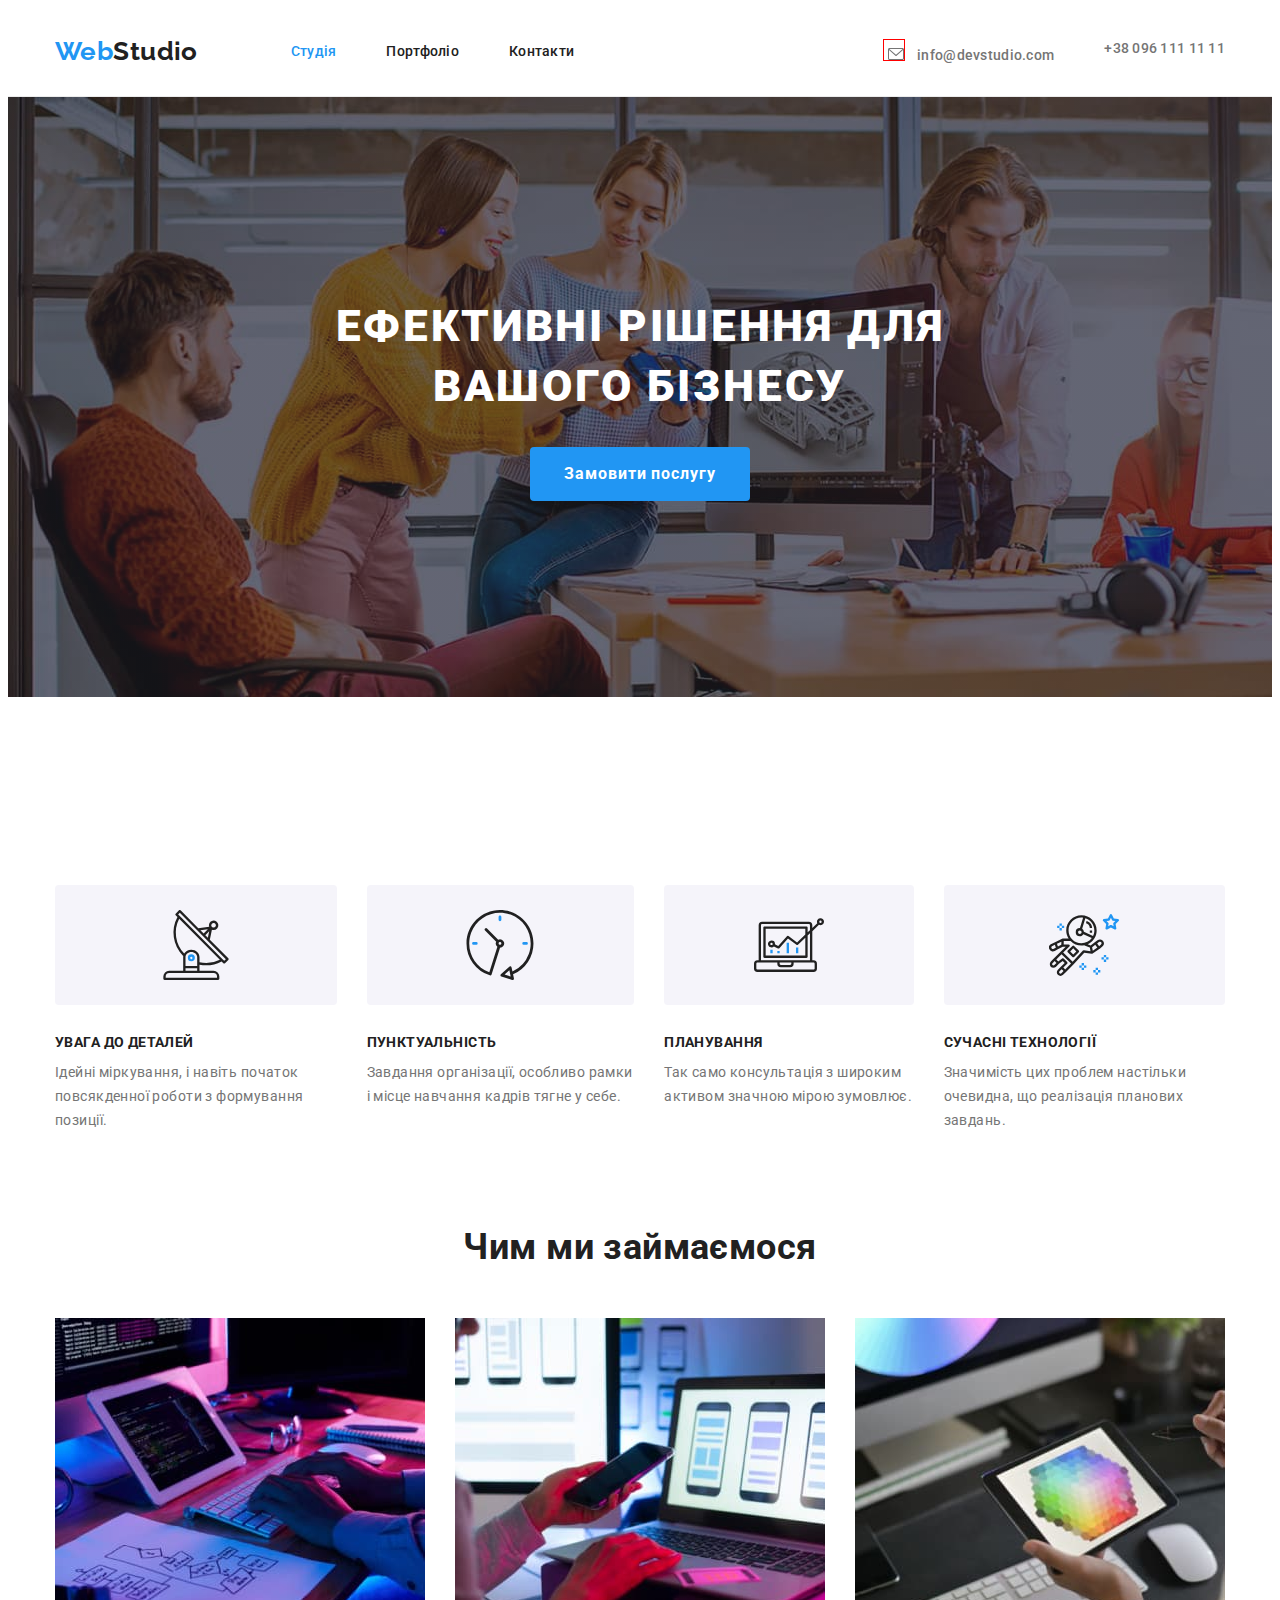
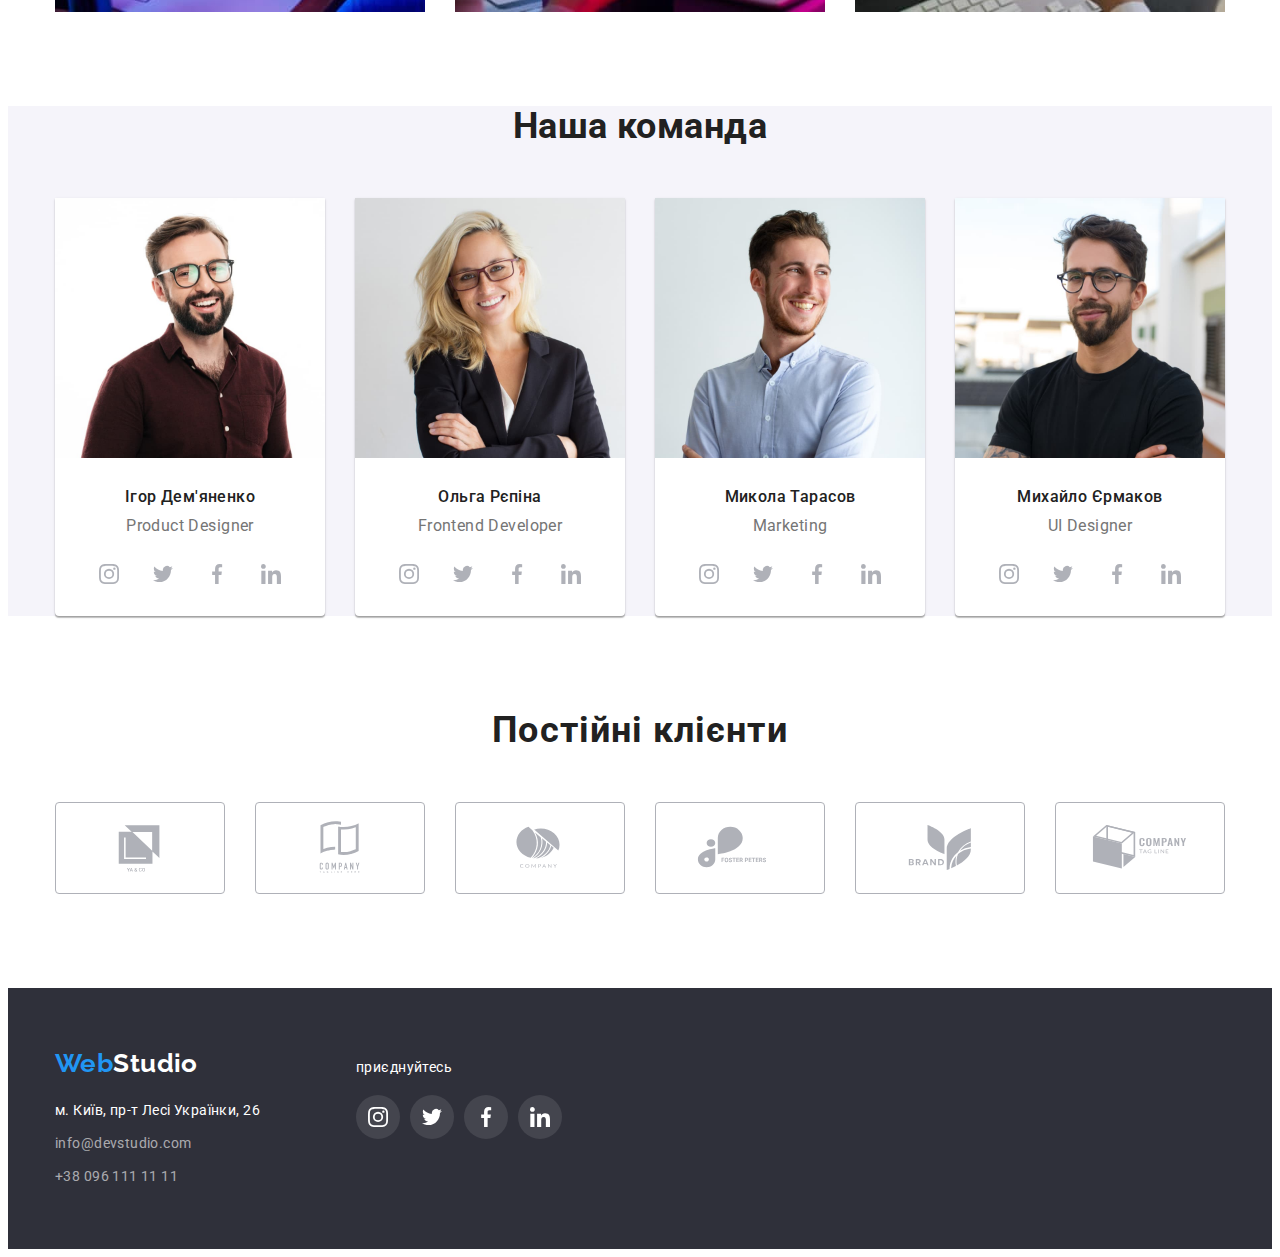
==== index.html @ 87aa04cc "Update index.html portfolio.html styles.css images" ====
<!DOCTYPE html>
<html lang="uk">
  <head>
    <meta charset="UTF-8" />
    <meta http-equiv="X-UA-Compatible" content="IE=edge" />
    <meta name="viewport" content="width=device-width, initial-scale=1.0" />
    <title>WebStudio</title>
    <link
      href="https://fonts.googleapis.com/css2?family=Raleway:wght@700&family=Roboto:wght@400;500;700;900&display=swap"
      rel="stylesheet"
    />
    <link
      rel="stylesheet"
      href="https://cdnjs.cloudflare.com/ajax/libs/modern-normalize/1.1.0/modern-normalize.min.css"
      integrity="sha512-wpPYUAdjBVSE4KJnH1VR1HeZfpl1ub8YT/NKx4PuQ5NmX2tKuGu6U/JRp5y+Y8XG2tV+wKQpNHVUX03MfMFn9Q=="
      crossorigin="anonymous"
      referrerpolicy="no-referrer"
    />
    <link rel="stylesheet" href="./css/styles.css" />
  </head>
  <body>
    <!--Header-->
    <header class="page-header">
      <div class="container header-nav">
        <nav class="main-nav">
          <a href="/" class="logotype">Web<span class="accent">Studio</span></a>
          <ul class="site-nav list">
            <li class="item">
              <a href="./index.html" class="link current">Студія</a>
            </li>
            <li class="item">
              <a href="./portfolio.html" class="link">Портфоліо</a>
            </li>
            <li class="item">
              <a href="" class="link">Контакти</a>
            </li>
          </ul>
        </nav>

        <!--Mail+tel-->
        <ul class="auth-nav list">
          <li class="item icon-mail">
            <a href="mailto:info@devstudio.com" class="link">info@devstudio.com</a>
          </li>
          <li class="item icon-tel">
            <a href="tel:+380961111111" class="link">+38 096 111 11 11</a>
          </li>
        </ul>
      </div>
    </header>
    <main>
      <!--Hero-->
      <section class="hero">
        <h1 class="hero-title">ЕФЕКТИВНІ РІШЕННЯ ДЛЯ ВАШОГО БІЗНЕСУ</h1>
        <button type="button" class="button">Замовити послугу</button>
      </section>

      <!--Specifics-->
      <section class="general">
        <section class="specifics">
          <div class="container">
            <h2 hidden>Specifics</h2>
            <ul class="feature list">
              <li class="item icon-antenna">
                <h3 class="title">УВАГА ДО ДЕТАЛЕЙ</h3>
                <p class="post">
                  Ідейні міркування, і навіть початок повсякденної роботи з формування позиції.
                </p>
              </li>
              <li class="item icon-clock">
                <h3 class="title">ПУНКТУАЛЬНІСТЬ</h3>
                <p class="post">
                  Завдання організації, особливо рамки і місце навчання кадрів тягне у себе.
                </p>
              </li>
              <li class="item icon-diagram">
                <h3 class="title">ПЛАНУВАННЯ</h3>
                <p class="post">Так само консультація з широким активом значною мірою зумовлює.</p>
              </li>
              <li class="item icon-astronaut">
                <h3 class="title">СУЧАСНІ ТЕХНОЛОГІЇ</h3>
                <p class="post">
                  Значимість цих проблем настільки очевидна, що реалізація планових завдань.
                </p>
              </li>
            </ul>
          </div>
        </section>

        <!--What do we do-->
        <section class="main-box">
          <div class="container">
            <h2 class="section-title">Чим ми займаємося</h2>
            <ul class="box-list list">
              <li>
                <img
                  class="image"
                  src="./images/box/img1.jpg"
                  alt="img1"
                  width="370"
                  height="294"
                />
              </li>
              <li>
                <img
                  class="image"
                  src="./images/box/img2.jpg"
                  alt="img2"
                  width="370"
                  height="294"
                />
              </li>
              <li>
                <img
                  class="image"
                  src="./images/box/img3.jpg"
                  alt="img3"
                  width="370"
                  height="294"
                />
              </li>
            </ul>
          </div>
        </section>

        <!--Our team-->
        <section class="team">
          <div class="container">
            <h2 class="team-title">Наша команда</h2>
            <ul class="team-card list">
              <li class="item">
                <img
                  class="image"
                  src="./images/our_team/our_team_img1.jpg"
                  alt="Product Designer"
                  width="270"
                  height="260"
                />
                <h3 class="title">Ігор Дем'яненко</h3>
                <p class="post">Product Designer</p>
                <div class="team-social">
                  <a href="#" class="ellipse">
                    <svg class="ellipse-svg">
                      <use href="./images/icons.svg#instagram"></use>
                    </svg>
                  </a>
                  <a href="#" class="ellipse">
                    <svg class="ellipse-svg">
                      <use href="./images/icons.svg#twitter"></use>
                    </svg>
                  </a>
                  <a href="#" class="ellipse">
                    <svg class="ellipse-svg">
                      <use href="./images/icons.svg#facebook"></use>
                    </svg>
                  </a>
                  <a href="#" class="ellipse">
                    <svg class="ellipse-svg">
                      <use href="./images/icons.svg#linkedin"></use>
                    </svg>
                  </a>
                </div>
              </li>
              <li class="item">
                <img
                  class="image"
                  src="./images/our_team/our_team_img2.jpg"
                  alt="Frontend Developer"
                  width="270"
                  height="260"
                />
                <h3 class="title">Ольга Рєпіна</h3>
                <p class="post">Frontend Developer</p>
                <div class="team-social">
                  <a href="#" class="ellipse">
                    <svg class="ellipse-svg">
                      <use href="./images/icons.svg#instagram"></use>
                    </svg>
                  </a>
                  <a href="#" class="ellipse">
                    <svg class="ellipse-svg">
                      <use href="./images/icons.svg#twitter"></use>
                    </svg>
                  </a>
                  <a href="#" class="ellipse">
                    <svg class="ellipse-svg">
                      <use href="./images/icons.svg#facebook"></use>
                    </svg>
                  </a>
                  <a href="#" class="ellipse">
                    <svg class="ellipse-svg">
                      <use href="./images/icons.svg#linkedin"></use>
                    </svg>
                  </a>
                </div>
              </li>
              <li class="item">
                <img
                  class="image"
                  src="./images/our_team/our_team_img3.jpg"
                  alt="Marketing"
                  width="270"
                  height="260"
                />
                <h3 class="title">Микола Тарасов</h3>
                <p class="post">Marketing</p>
                <div class="team-social">
                  <a href="#" class="ellipse">
                    <svg class="ellipse-svg">
                      <use href="./images/icons.svg#instagram"></use>
                    </svg>
                  </a>
                  <a href="#" class="ellipse">
                    <svg class="ellipse-svg">
                      <use href="./images/icons.svg#twitter"></use>
                    </svg>
                  </a>
                  <a href="#" class="ellipse">
                    <svg class="ellipse-svg">
                      <use href="./images/icons.svg#facebook"></use>
                    </svg>
                  </a>
                  <a href="#" class="ellipse">
                    <svg class="ellipse-svg">
                      <use href="./images/icons.svg#linkedin"></use>
                    </svg>
                  </a>
                </div>
              </li>
              <li class="item">
                <img
                  class="image"
                  src="./images/our_team/our_team_img4.jpg"
                  alt="UI Designer"
                  width="270"
                  height="260"
                />
                <h3 class="title">Михайло Єрмаков</h3>
                <p class="post">UI Designer</p>
                <div class="team-social">
                  <a href="#" class="ellipse">
                    <svg class="ellipse-svg">
                      <use href="./images/icons.svg#instagram"></use>
                    </svg>
                  </a>
                  <a href="#" class="ellipse">
                    <svg class="ellipse-svg">
                      <use href="./images/icons.svg#twitter"></use>
                    </svg>
                  </a>
                  <a href="#" class="ellipse">
                    <svg class="ellipse-svg">
                      <use href="./images/icons.svg#facebook"></use>
                    </svg>
                  </a>
                  <a href="#" class="ellipse">
                    <svg class="ellipse-svg">
                      <use href="./images/icons.svg#linkedin"></use>
                    </svg>
                  </a>
                </div>
              </li>
            </ul>
          </div>
        </section>

        <!--Client-->
        <!--<svg><use href="./путь-к-свг-спрайту/имя-спрайта.svg#идентификатор-символа"></use></svg>-->
        <section class="client">
          <div class="container">
            <h2 class="client-title">Постійні клієнти</h2>
            <ul class="client-card list">
              <li class="item">
                <a href="#" class="logo">
                  <svg class="logo-svg">
                    <use href="./images/icons.svg#Logo1"></use>
                  </svg>
                </a>
              </li>
              <li class="item">
                <a href="#" class="logo">
                  <svg class="logo-svg">
                    <use href="./images/icons.svg#Logo2"></use>
                  </svg>
                </a>
              </li>
              <li class="item">
                <a href="#" class="logo">
                  <svg class="logo-svg">
                    <use href="./images/icons.svg#Logo3"></use>
                  </svg>
                </a>
              </li>
              <li class="item">
                <a href="#" class="logo">
                  <svg class="logo-svg">
                    <use href="./images/icons.svg#Logo4"></use>
                  </svg>
                </a>
              </li>
              <li class="item">
                <a href="#" class="logo">
                  <svg class="logo-svg">
                    <use href="./images/icons.svg#Logo5"></use>
                  </svg>
                </a>
              </li>
              <li class="item">
                <a href="#" class="logo">
                  <svg class="logo-svg">
                    <use href="./images/icons.svg#Logo6"></use>
                  </svg>
                </a>
              </li>
            </ul>
          </div>
        </section>
      </section>
    </main>

    <!--Footer-->
    <!--Contact Section-->
    <footer class="footer">
      <div class="container">
        <div class="container-footer">
          <div class="footer-adres">
            <a href="/" class="logotype">Web<span class="studio">Studio</span></a>
            <address class="adress-nav">
              <ul class="contact list">
                <li class="item">
                  <a
                    href="https://goo.gl/maps/7zNhKzBeEA4Yudbg6"
                    target="_blank"
                    rel="noopener noreferrer nofollow"
                    class="adres"
                    >м. Київ, пр-т Лесі Українки, 26
                  </a>
                </li>
                <li class="item">
                  <a href="mailto:info@devstudio.com" class="link">info@devstudio.com</a>
                </li>
                <li class="item">
                  <a href="tel:+380961111111" class="link">+38 096 111 11 11</a>
                </li>
              </ul>
            </address>
          </div>

          <!--Social link-->
          <div class="footer-social">
            <p class="social-title">приєднуйтесь</p>
            <ul class="social list">
              <li class="item">
                <a href="#" class="ellips">
                  <svg class="ellips-svg">
                    <use href="./images/icons.svg#instagram"></use>
                  </svg>
                </a>
              </li>
              <li class="item">
                <a href="#" class="ellips">
                  <svg class="ellips-svg">
                    <use href="./images/icons.svg#twitter"></use>
                  </svg>
                </a>
              </li>
              <li class="item">
                <a href="#" class="ellips">
                  <svg class="ellips-svg">
                    <use href="./images/icons.svg#facebook"></use>
                  </svg>
                </a>
              </li>
              <li class="item">
                <a href="#" class="ellips">
                  <svg class="ellips-svg">
                    <use href="./images/icons.svg#linkedin"></use>
                  </svg>
                </a>
              </li>
            </ul>
          </div>
        </div>
      </div>
    </footer>
  </body>
</html>
---- css/styles.css ----
/*Колір основного тексту #212121*/
/*Вторинний колір тексту #757575*/
/*Акцент #2196F3*/
/*HEDER and FOOTER #2F303A*/
/*Tel, mailto rgba(255, 255, 255, 0.6);*/
/*Основне тло background: ##FFFFFF*/
/*Додатковий колір кнопок #F5F4FA*/
/*Утиліта для скидання точок ненумерованого списку*/

:root {
  --text-color: #ffffff;
  --primary-text-color: #212121;
  --secondary-text-color: #757575;
  --accent-color: #2196f3;
  --primary-button-color: #f5f4fa;
  --background-color: #f5f4fa;
  --primary-background-color: #ffffff;
  --secondary-background-color: #2f303a;
  --border-color: #eeeeee;
}

html {
  box-sizing: border-box;
}

*,
*::before,
*::after {
  box-sizing: inherit;
}

h1,
h2,
h3,
h4,
h5,
h6,
ul,
p {
  margin: 0;
}

ul {
  padding-left: 0;
}

body {
  color: var(--primary-text-color);
  background-color: var(--primary-background-color);
  font-family: Roboto, sans-serif;
  font-size: 14px;
  letter-spacing: 0.03em;
}

.list {
  list-style: none;
  margin-top: 0;
  margin-bottom: auto;
}

/*Відмінюємо підкреслення для тегів*/
a,
adress {
  text-decoration: none;
}

/*Стиль logotype*/
.logotype {
  color: var(--accent-color);
  font-family: Raleway, sans-serif;
  font-weight: 700;
  font-size: 26px;
  line-height: 1.2;
  /*margin-left: 215px;*/
}

.accent {
  color: var(--primary-text-color);
  font-family: Raleway, sans-serif;
  font-weight: 700;
  font-size: 26px;
  line-height: 1.2;
}

.studio {
  color: var(--text-color);
  font-family: Raleway, sans-serif;
  font-weight: 700;
  font-size: 26px;
  line-height: 1.2;
}

/*Header*/
.page-header {
  /*background-color: #ccc;*/
  border-bottom: 1px solid #ECECEC;
}

.header-nav {
  display: flex;
  align-items: center;
}

.main-nav {
  display: flex;
  align-items: center;
  justify-content: center;
}

/* Site nav*/
.site-nav {
  display: flex;
  margin-left: 93px;
}

.site-nav .item {
  margin-right: 50px;
}

/*Очистити правий margin*/
/*Примінити тільки для останнього*/
.site-nav .item:last-child {
  margin-right: 0px;
}

/*Не приміняти до останнього елемента списку 
    .site-nav .item:not(:last-child) {
        margin-right: 50px;
    }
     Примінити до всіх крім першого
    .site-nav .item + .item {
        margin-left: 50px;
    }
    */

.site-nav .link {
  display: block;
  padding-top: 32px;
  padding-bottom: 32px;
  /*outline: 1px solid tomato;*/
  color: var(--primary-text-color);
  font-weight: 500;
  line-height: 1.14;
  letter-spacing: 0.02em;
}

.site-nav .link:hover,
.site-nav .link:focus {
  color: var(--accent-color);
}

/*составной селектор- фиксатор цвета ссылки*/
.site-nav .link.current {
  color: var(--accent-color);
}

/*Mail+tel*/
/*Auth-nav*/

.auth-nav {
  display: flex;
  padding-top: 32px;
  padding-bottom: 32px;
  margin-left: auto
}

.auth-nav .item+.item {
  margin-left: 50px;
}

.auth-nav .link {
  color: var(--secondary-text-color);
  font-weight: 500;
  line-height: 1.14;
  letter-spacing: 0.02em;
}

.auth-nav .link:hover,
.auth-nav .link:focus {
  color: var(--accent-color);
}

.icon-mail::before {
  display: inline-flex;
  content: "";
  outline: 1px solid red;
  width: 20px;
  height: 20px;
  margin-right: 10px;
  background-image: url(../images/heder/envelope.svg);
  background-position: right bottom;
  background-repeat: no-repeat;
}


/*Hero*/
.hero {
  height: 600px;
  max-width: 1600px;
  margin-left: auto;
  margin-right: auto;
  padding-top: 200px;
  padding-bottom: 200px;
  text-align: center;

  background-image: linear-gradient(to right, rgba(47, 48, 58, 0.4), rgba(47, 48, 58, 0.4)), url(../images/hero/hero.png);
  background-color: #C4C4C4;

}

.hero-title {
  margin-top: 0;
  margin-bottom: 30px;
  margin-left: auto;
  margin-right: auto;
  width: 696px;

  color: var(--text-color);
  font-weight: 900;
  font-size: 44px;
  line-height: 1.36;
  /*text-align: center;*/
  text-transform: uppercase;
  letter-spacing: 0.06em;
}


.general {
  padding-top: 94px;
  padding-bottom: 94px;
}

/*Specifics*/
.specifics {
  padding-top: 94px;
  padding-bottom: 94px;
}

.feature {
  display: flex;
  justify-content: center;
}

.feature .item {
  margin-right: 30px;
}

.feature .item::before {
  display: flex;
  content: "";
  height: 120px;
  border-radius: 4px;
  background-repeat: no-repeat;
  background-position: center;
  background-color: var(--primary-button-color);
  margin-bottom: 30px;
}

.item.icon-antenna::before {
  background-image: url(../images/feature/antenna.svg);
}

.item.icon-clock::before {
  background-image: url(../images/feature/clock.svg);
}

.item.icon-diagram::before {
  background-image: url(../images/feature/diagram.svg);
}

.item.icon-astronaut::before {
  background-image: url(../images/feature/astronaut.svg);
}

.feature .item:last-child {
  margin-right: 0px;
}

.feature .title {
  margin-top: 0;
  margin-bottom: 10px;

  color: var(--primary-text-color);
  font-weight: 700;
  line-height: 1.14;
  font-size: 14px;
  text-transform: uppercase;
}

.feature .post {
  margin-top: 0;
  margin-bottom: 0;

  color: var(--secondary-text-color);
  font-weight: 400;
  line-height: 1.71;
}

/*What do we do*/
.main-box {
  margin-bottom: 94px;
  padding-top: 0;
}

.box-list {
  display: flex;
  justify-content: space-between;
}

.section-title {
  margin-bottom: 50px;
  color: var(--primary-text-color);
  font-weight: 700;
  font-size: 36px;
  line-height: 1.16;
  text-align: center;
}

.image {
  display: block;
  max-width: 100%;
  height: auto;
}

/*Our team*/
.team {
  margin-top: 0;
  margin-bottom: 0;
  background-color: var(--background-color);
}

.team-card {
  display: flex;
  justify-content: space-between;
}

.team-card .item {
  background-color: var(--primary-background-color);
  box-shadow: 0px 1px 3px rgba(0, 0, 0, 0.12), 0px 1px 1px rgba(0, 0, 0, 0.14), 0px 2px 1px rgba(0, 0, 0, 0.2);
  border-radius: 0px 0px 4px 4px;
}

.team-title {
  margin-top: 0;
  margin-bottom: 50px;

  color: var(--primary-text-color);
  font-weight: 700;
  font-size: 36px;
  line-height: 1.16;
  text-align: center;
}

.team-card .title {
  margin-top: 30px;
  margin-bottom: 0px;

  color: var(--primary-text-color);
  font-weight: 500;
  font-size: 16px;
  line-height: 1.18;
  text-align: center;
}

.team-card .post {
  margin-top: 10px;
  margin-bottom: 16px;

  color: var(--secondary-text-color);
  font-weight: 400;
  font-size: 16px;
  line-height: 1.18;
  text-align: center;
}

.team-social {
  display: flex;
  height: 44px;
  width: 206px;
  justify-content: space-between;
  margin-bottom: 20px;
  margin-left: auto;
  margin-right: auto;
}

/*Кнопки nav для Portfolio*/
/*Buttons*/
.button {

  color: var(--primary-background-color);
  background-color: var(--accent-color);
  border-color: transparent;
  font-family: 'Roboto';
  font-weight: 700;
  font-size: 16px;
  line-height: 1.875;
  text-align: center;
  letter-spacing: 0.06em;
  border-radius: 4px;
  padding: 10px 32px;
  min-width: 216px;
}

.button.primary {
  color: var(--primary-background-color);
  background-color: var(--accent-color);
  border-color: transparent;
  font-family: 'Roboto';
  font-weight: 500;
  font-size: 16px;
  line-height: 1.625;
  text-align: center;
  min-width: 73px;
  padding: 6px 22px;
}

.button.secondary {
  color: var(--primary-text-color);
  background-color: var(--primary-button-color);
  border-color: transparent;
  font-family: 'Roboto';
  font-weight: 500;
  font-size: 16px;
  line-height: 1.625;
  text-align: center;
  min-width: 103px;
  padding: 6px 22px;
}

.button:active {
  background-color: #188CE8;
}

.button.primary:hover,
.button.primary:focus {
  color: var(--primary-text-color);
  background-color: var(--primary-button-color);
}

.button.secondary:hover,
.button.secondary:focus {
  color: var(--primary-background-color);
  background-color: var(--accent-color);
}

.filter {
  display: flex;
  justify-content: center;
}

.filter .item {
  margin-right: 8px;
}

.filter .item:last-child {
  margin-right: 0px;
}

/*Portfolio*/
.portfolio {
  padding-top: 94px;
  padding-bottom: 94px;
}

.project {
  display: flex;
  flex-wrap: wrap;
  gap: 30px;
  margin-top: 50px;
}

.group {
  flex-basis: calc((100% - 60px) / 3);

}

.project .link {
  display: block;
  background: #FFFFFF;
}

.project .link:hover {
  border: 1px solid #EEEEEE;
  box-shadow: 0px 1px 1px rgba(0, 0, 0, 0.12), 0px 4px 4px rgba(0, 0, 0, 0.06), 1px 4px 6px rgba(0, 0, 0, 0.16);
}

.project .item {
  padding: 20px 24px;
  border-left: 1px solid var(--border-color);
  border-right: 1px solid var(--border-color);
  border-bottom: 1px solid var(--border-color);
}

.project .title {
  margin-bottom: 4px;

  color: var(--primary-text-color);
  font-weight: 700;
  font-size: 18px;
  line-height: 2;
  letter-spacing: 0.06em;
}

.project .post {
  margin-top: 0;
  margin-bottom: 0;

  color: var(--secondary-text-color);
  font-weight: 400;
  font-size: 16px;
  line-height: 1.88;
}

/*Client*/
.client {
  padding-top: 94px;
}

.client-title {
  margin-top: 0;
  margin-bottom: 50px;
  font-weight: 700;
  font-size: 36px;
  line-height: 1.16;
  text-align: center;
  letter-spacing: 0.03em;
  color: #212121;
}

.client-card {
  display: flex;
  justify-content: space-between;
}

.client-card .logo {
  display: flex;
  width: 170px;
  height: 92px;
  border: 1px solid #AFB1B8;
  border-radius: 4px;
  align-items: center;
  justify-content: center;
}

.client-card .logo:hover {
  border-color: #2196F3;
}

.client-card .logo:hover svg {
  fill: #2196F3;
}

.client-card .logo-svg {
  width: 106px;
  height: 60px;
  fill: #afb1b8;
}

/*.item.icon-logo1 {
    background-image: url(../images/client/logo1.svg);
    }
.item.icon-logo2 {
    background-image: url(../images/client/logo2.svg);
}
.item.icon-logo3 {
    background-image: url(../images/client/logo3.svg);
}
.item.icon-logo4 {
    background-image: url(../images/client/Logo4.svg);
}
.item.icon-logo5 {
    background-image: url(../images/client/logo5.svg);
}
.item.icon-logo6 {
    background-image: url(../images/client/logo6.svg);
}*/


/*Footer*/
.footer {
  padding-top: 60px;
  padding-bottom: 60px;
  background-color: var(--secondary-background-color);
}

.contact {
  margin-top: 20px;
}

.contact .item {
  margin-bottom: 9px;
}

.contact .item:last-child {
  margin-bottom: 0px;
}

.contact .adres {
  color: var(--text-color);
  font-style: normal;
  font-weight: 400;
  line-height: 1.71;
}

.contact .link {
  color: rgba(255, 255, 255, 0.6);
  font-style: normal;
  font-weight: 400;
  line-height: 1.71;
}

/*Social link*/
.social-title {
  color: white;
  font-style: initial;
  margin-bottom: 20px;
}

.social {
  display: flex;
  height: 44px;
  width: 206px;
  justify-content: space-between;
}

.social.item {}

.ellips {
  display: flex;
  align-items: center;
  justify-content: center;
  height: 44px;
  width: 44px;
  background-color: rgba(255, 255, 255, 0.1);
  border-radius: 50%;
}

.ellips-svg {
  height: 20px;
  width: 20px;
  fill: var(--primary-background-color);
}

.ellips:hover {
  background-color: var(--accent-color);
}

.ellipse {
  display: flex;
  align-items: center;
  justify-content: center;
  height: 44px;
  width: 44px;
  background-color: var(--primary-background-color);
  border-radius: 50%;
}

.ellipse-svg {
  height: 20px;
  width: 20px;
  fill: #AFB1B8;
}

.ellipse:hover svg {
  fill: var(--primary-background-color);
}

.ellipse:hover {
  background-color: var(--accent-color);
}

/*Розмітка сторінки*/
.container {
  margin-left: auto;
  margin-right: auto;
  padding-left: 15px;
  padding-right: 15px;
  width: 1200px;
}

.container-footer {
  display: flex;
  align-items: baseline;
  width: 507px;
  justify-content: space-between;
}

.container-footer:last-child {
  margin-right: 0px;
}
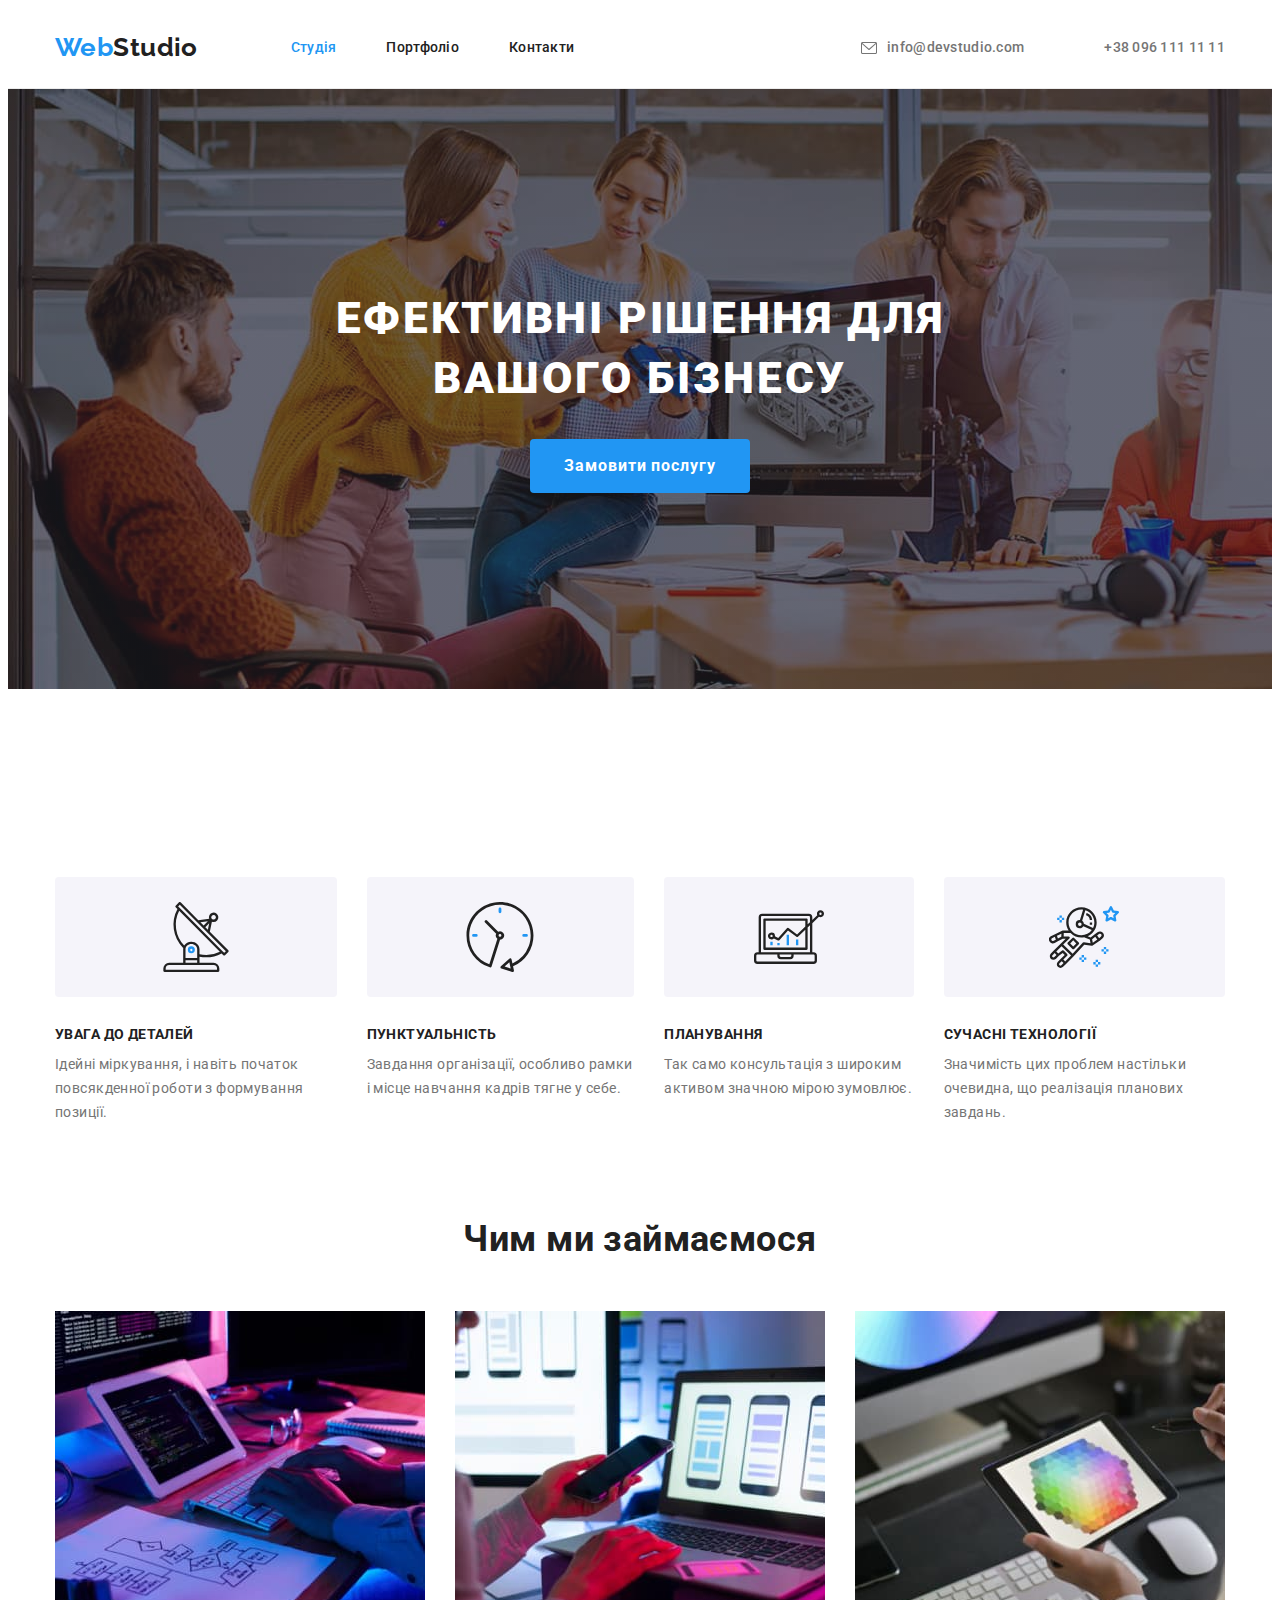
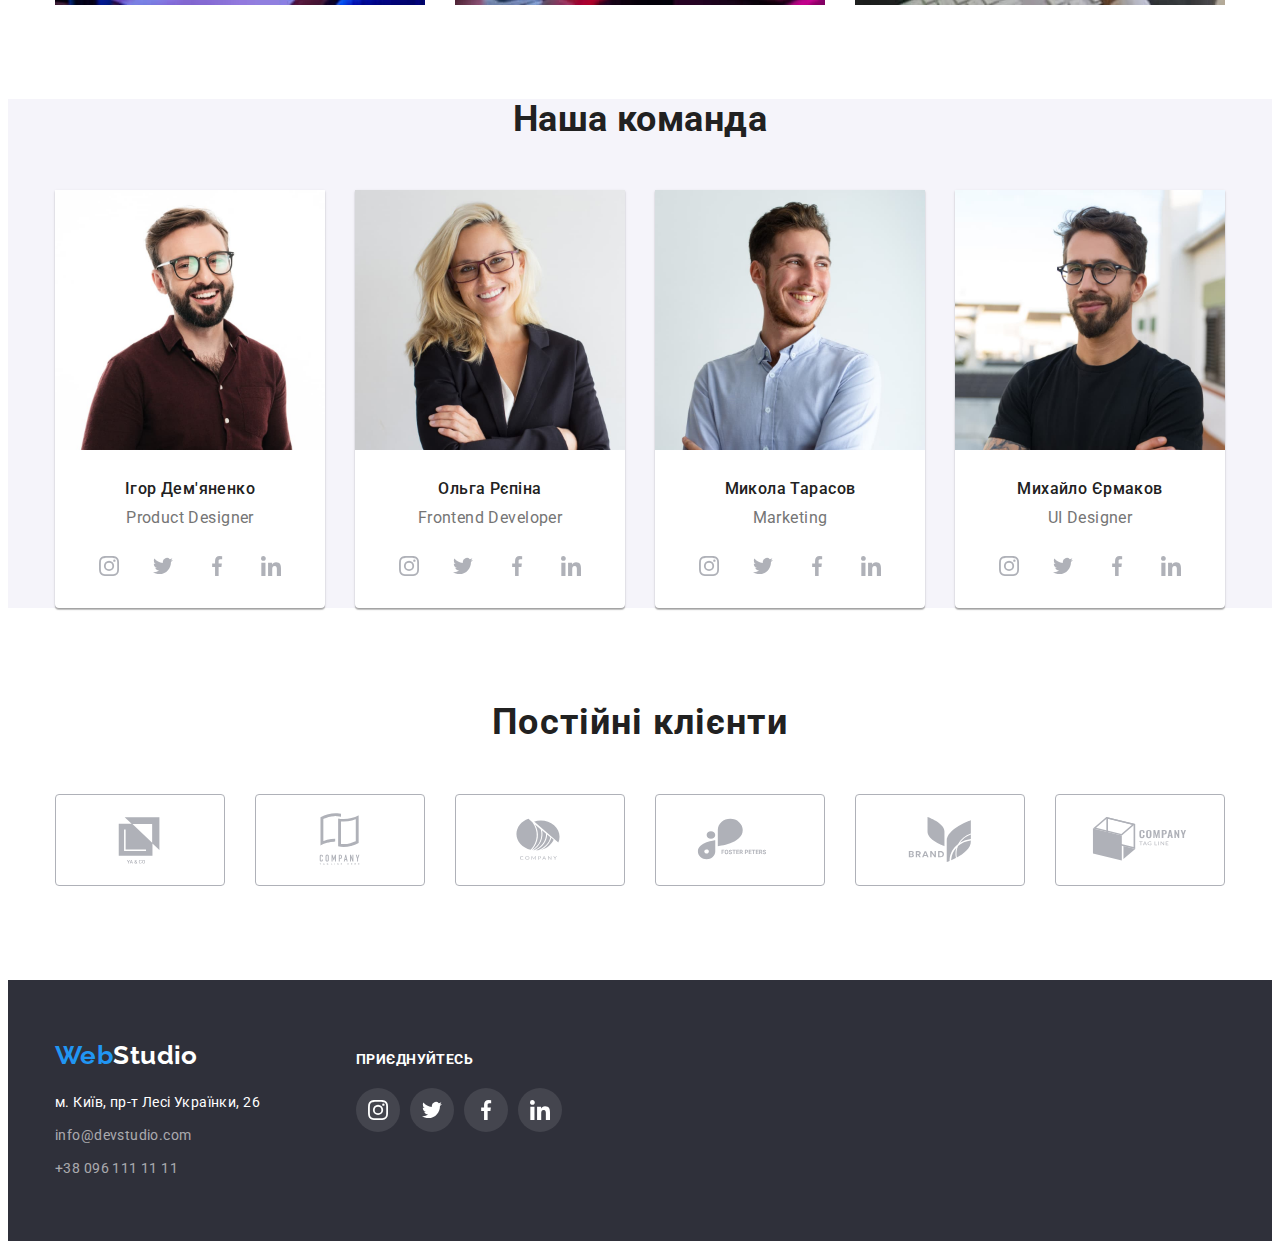
==== commit 1c5f49b0: "Update index.html portfolio.html styles.css icons.svg" ====
--- a/index.html
+++ b/index.html
@@ -39,11 +39,11 @@
 
         <!--Mail+tel-->
         <ul class="auth-nav list">
-          <li class="item icon-mail">
-            <a href="mailto:info@devstudio.com" class="link">info@devstudio.com</a>
+          <li class="item">
+            <a href="mailto:info@devstudio.com" class="icon-mail">info@devstudio.com</a>
           </li>
-          <li class="item icon-tel">
-            <a href="tel:+380961111111" class="link">+38 096 111 11 11</a>
+          <li class="item">
+            <a href="tel:+380961111111" class="icon-tel">+38 096 111 11 11</a>
           </li>
         </ul>
       </div>
--- a/css/styles.css
+++ b/css/styles.css
@@ -168,30 +168,55 @@
   margin-left: 50px;
 }
 
-.auth-nav .link {
+.auth-nav .icon-mail {
+  display: flex;
+  height: 16px;
   color: var(--secondary-text-color);
   font-weight: 500;
   line-height: 1.14;
   letter-spacing: 0.02em;
 }
 
-.auth-nav .link:hover,
-.auth-nav .link:focus {
+.auth-nav .icon-tel {
+  display: flex;
+  height: 16px;
+  color: var(--secondary-text-color);
+  font-weight: 500;
+  line-height: 1.14;
+  letter-spacing: 0.02em;
+}
+
+.icon-mail:hover,
+.icon-mail:focus {
   color: var(--accent-color);
 }
 
+.icon-tel:hover,
+.icon-tel:focus {
+  color: var(--accent-color);
+}
+
 .icon-mail::before {
-  display: inline-flex;
+  display: flex;
   content: "";
-  outline: 1px solid red;
   width: 20px;
-  height: 20px;
+  height: 16px;
   margin-right: 10px;
   background-image: url(../images/heder/envelope.svg);
-  background-position: right bottom;
+  background-position: right center;
   background-repeat: no-repeat;
 }
 
+.icon-tel::before {
+  display: flex;
+  content: "";
+  width: 20px;
+  height: 16px;
+  margin-right: 10px;
+  background-image: url(../images/heder/envelope.jpg);
+  background-position: right center;
+  background-repeat: no-repeat;
+}
 
 /*Hero*/
 .hero {
@@ -202,7 +227,6 @@
   padding-top: 200px;
   padding-bottom: 200px;
   text-align: center;
-
   background-image: linear-gradient(to right, rgba(47, 48, 58, 0.4), rgba(47, 48, 58, 0.4)), url(../images/hero/hero.png);
   background-color: #C4C4C4;
 
@@ -223,7 +247,6 @@
   text-transform: uppercase;
   letter-spacing: 0.06em;
 }
-
 
 .general {
   padding-top: 94px;
@@ -429,18 +452,21 @@
 
 .button:active {
   background-color: #188CE8;
+  box-shadow: 0px 3px 1px rgba(0, 0, 0, 0.1), 0px 1px 2px rgba(0, 0, 0, 0.08), 0px 2px 2px rgba(0, 0, 0, 0.12);
 }
 
 .button.primary:hover,
 .button.primary:focus {
   color: var(--primary-text-color);
   background-color: var(--primary-button-color);
+  box-shadow: 0px 3px 1px rgba(0, 0, 0, 0.1), 0px 1px 2px rgba(0, 0, 0, 0.08), 0px 2px 2px rgba(0, 0, 0, 0.12);
 }
 
 .button.secondary:hover,
 .button.secondary:focus {
   color: var(--primary-background-color);
   background-color: var(--accent-color);
+  box-shadow: 0px 3px 1px rgba(0, 0, 0, 0.1), 0px 1px 2px rgba(0, 0, 0, 0.08), 0px 2px 2px rgba(0, 0, 0, 0.12);
 }
 
 .filter {
@@ -476,10 +502,11 @@
 
 .project .link {
   display: block;
-  background: #FFFFFF;
-}
-
-.project .link:hover {
+  background: var(--primary-background-color);
+}
+
+.project .link:hover,
+.project .link:focus {
   border: 1px solid #EEEEEE;
   box-shadow: 0px 1px 1px rgba(0, 0, 0, 0.12), 0px 4px 4px rgba(0, 0, 0, 0.06), 1px 4px 6px rgba(0, 0, 0, 0.16);
 }
@@ -524,7 +551,7 @@
   line-height: 1.16;
   text-align: center;
   letter-spacing: 0.03em;
-  color: #212121;
+  color: var(--primary-text-color);
 }
 
 .client-card {
@@ -542,12 +569,9 @@
   justify-content: center;
 }
 
-.client-card .logo:hover {
-  border-color: #2196F3;
-}
-
-.client-card .logo:hover svg {
-  fill: #2196F3;
+.client-card .logo:hover,
+.client-card .logo:focus {
+  border-color: var(--accent-color);
 }
 
 .client-card .logo-svg {
@@ -556,25 +580,10 @@
   fill: #afb1b8;
 }
 
-/*.item.icon-logo1 {
-    background-image: url(../images/client/logo1.svg);
-    }
-.item.icon-logo2 {
-    background-image: url(../images/client/logo2.svg);
-}
-.item.icon-logo3 {
-    background-image: url(../images/client/logo3.svg);
-}
-.item.icon-logo4 {
-    background-image: url(../images/client/Logo4.svg);
-}
-.item.icon-logo5 {
-    background-image: url(../images/client/logo5.svg);
-}
-.item.icon-logo6 {
-    background-image: url(../images/client/logo6.svg);
-}*/
-
+.client-card .logo:hover svg,
+.client-card .logo:focus svg {
+  fill: var(--accent-color);
+}
 
 /*Footer*/
 .footer {
@@ -611,9 +620,12 @@
 
 /*Social link*/
 .social-title {
-  color: white;
-  font-style: initial;
+  color: var(--primary-background-color);
   margin-bottom: 20px;
+  text-transform: uppercase;
+  font-weight: 700;
+  line-height: 1.14;
+  letter-spacing: 0.03em;
 }
 
 .social {
@@ -622,8 +634,6 @@
   width: 206px;
   justify-content: space-between;
 }
-
-.social.item {}
 
 .ellips {
   display: flex;
@@ -641,8 +651,14 @@
   fill: var(--primary-background-color);
 }
 
-.ellips:hover {
+.ellips:hover,
+.ellips:focus {
   background-color: var(--accent-color);
+}
+
+.ellips:hover svg,
+.ellips:focus svg {
+  fill: var(--primary-background-color);
 }
 
 .ellipse {
@@ -661,13 +677,16 @@
   fill: #AFB1B8;
 }
 
-.ellipse:hover svg {
+.ellipse:hover,
+.ellipse:focus {
+  background-color: var(--accent-color);
+}
+
+.ellipse:hover svg,
+.ellipse:focus svg {
   fill: var(--primary-background-color);
 }
 
-.ellipse:hover {
-  background-color: var(--accent-color);
-}
 
 /*Розмітка сторінки*/
 .container {
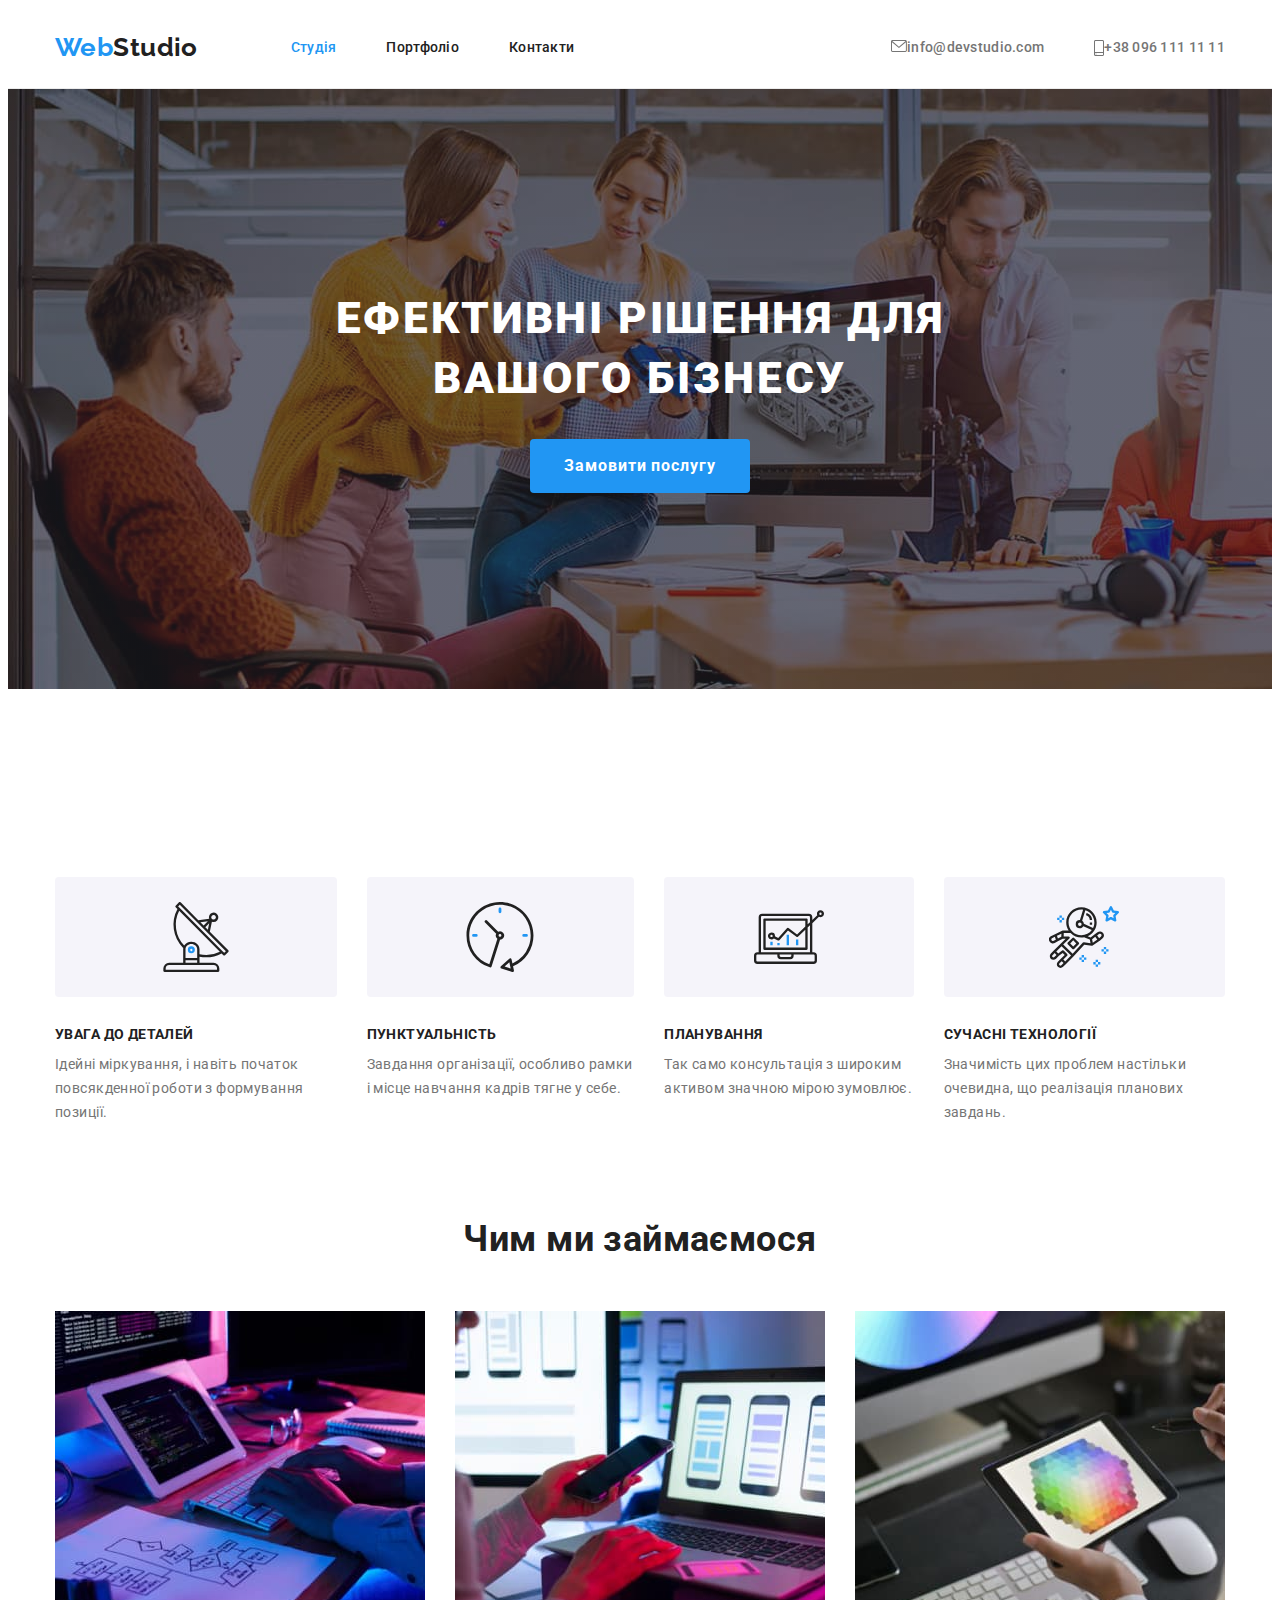
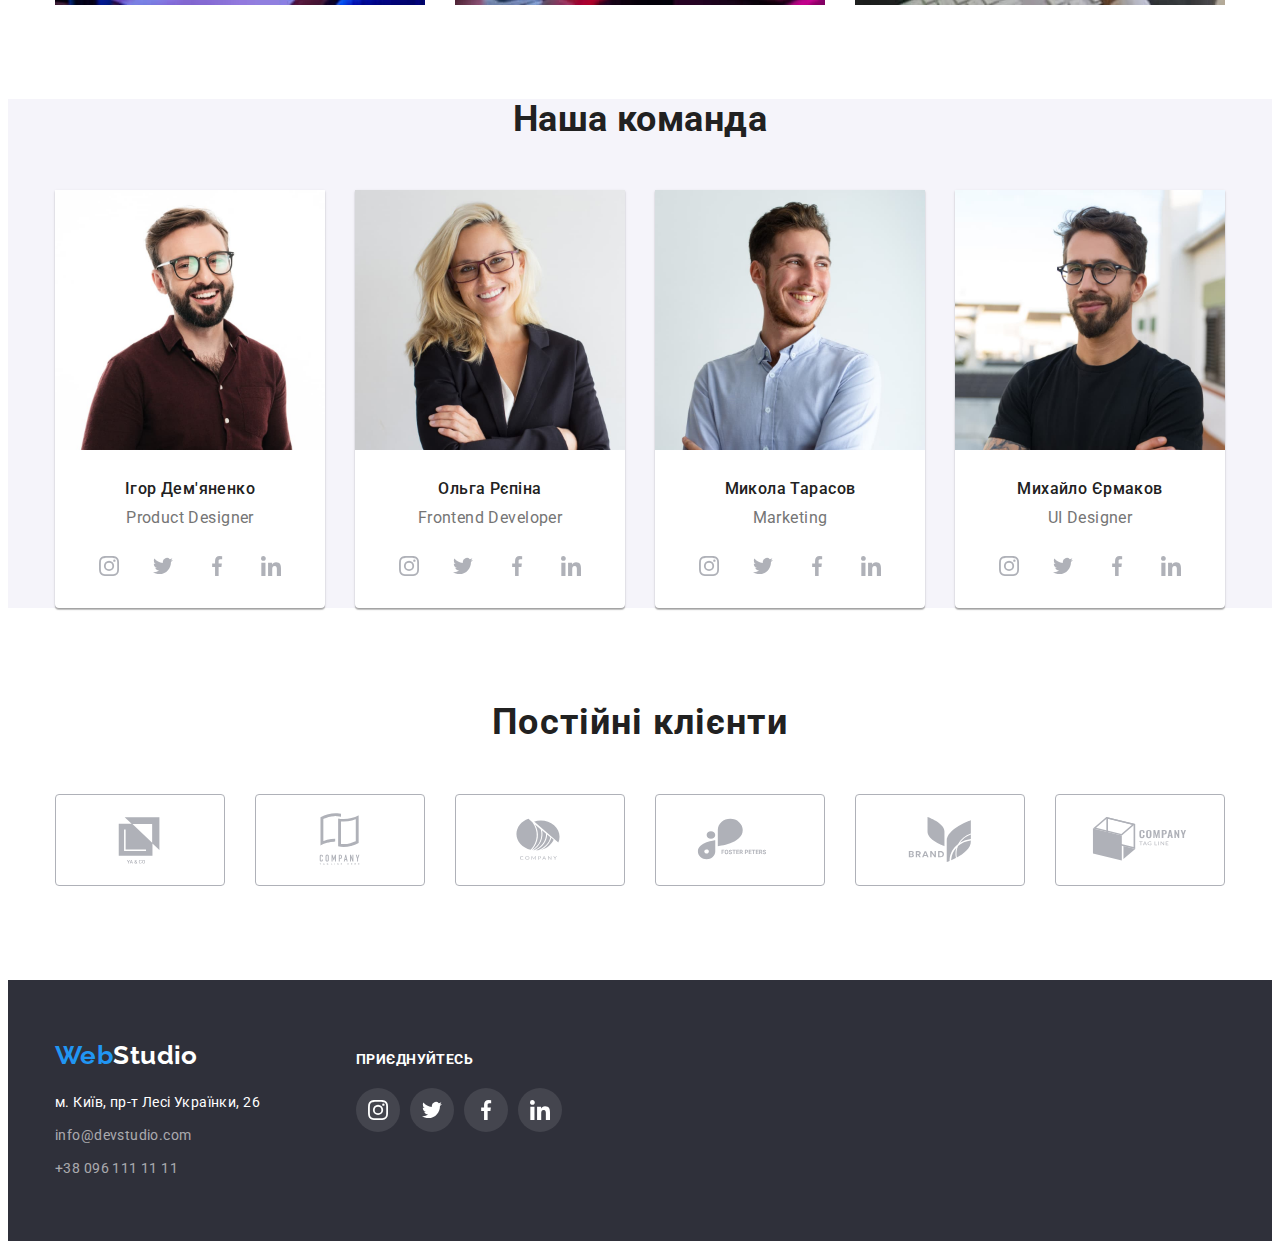
==== commit f4674368: "Update index.html portfolio.html styles.css" ====
--- a/index.html
+++ b/index.html
@@ -40,10 +40,18 @@
         <!--Mail+tel-->
         <ul class="auth-nav list">
           <li class="item">
-            <a href="mailto:info@devstudio.com" class="icon-mail">info@devstudio.com</a>
+            <a href="mailto:info@devstudio.com" class="mail">
+              <svg class="mail-svg">
+                <use href="./images/icons.svg#envelope"></use></svg
+              >info@devstudio.com
+            </a>
           </li>
           <li class="item">
-            <a href="tel:+380961111111" class="icon-tel">+38 096 111 11 11</a>
+            <a href="tel:+380961111111" class="tel">
+              <svg class="tel-svg">
+                <use href="./images/icons.svg#smartphone"></use></svg
+              >+38 096 111 11 11
+            </a>
           </li>
         </ul>
       </div>
--- a/css/styles.css
+++ b/css/styles.css
@@ -93,7 +93,7 @@
 /*Header*/
 .page-header {
   /*background-color: #ccc;*/
-  border-bottom: 1px solid #ECECEC;
+  border-bottom: 1px solid #ececec;
 }
 
 .header-nav {
@@ -161,14 +161,14 @@
   display: flex;
   padding-top: 32px;
   padding-bottom: 32px;
-  margin-left: auto
-}
-
-.auth-nav .item+.item {
+  margin-left: auto;
+}
+
+.auth-nav .item + .item {
   margin-left: 50px;
 }
 
-.auth-nav .icon-mail {
+.auth-nav .mail {
   display: flex;
   height: 16px;
   color: var(--secondary-text-color);
@@ -177,7 +177,36 @@
   letter-spacing: 0.02em;
 }
 
-.auth-nav .icon-tel {
+.mail:hover,
+.mail:focus {
+  color: var(--accent-color);
+}
+
+.mail:hover svg,
+.mail:focus svg {
+  fill: var(--accent-color);
+}
+
+.mail {
+  display: flex;
+}
+
+.mail-svg {
+  height: 12px;
+  width: 16px;
+  fill: var(--secondary-text-color);
+}
+
+.mail:hover svg,
+.mail:focus svg {
+  fill: var(--accent-color);
+}
+
+.mail {
+  display: flex;
+}
+
+.auth-nav .tel {
   display: flex;
   height: 16px;
   color: var(--secondary-text-color);
@@ -186,36 +215,20 @@
   letter-spacing: 0.02em;
 }
 
-.icon-mail:hover,
-.icon-mail:focus {
+.tel-svg {
+  height: 16px;
+  width: 10px;
+  fill: var(--secondary-text-color);
+}
+
+.tel:hover,
+.tel:focus {
   color: var(--accent-color);
 }
 
-.icon-tel:hover,
-.icon-tel:focus {
-  color: var(--accent-color);
-}
-
-.icon-mail::before {
-  display: flex;
-  content: "";
-  width: 20px;
-  height: 16px;
-  margin-right: 10px;
-  background-image: url(../images/heder/envelope.svg);
-  background-position: right center;
-  background-repeat: no-repeat;
-}
-
-.icon-tel::before {
-  display: flex;
-  content: "";
-  width: 20px;
-  height: 16px;
-  margin-right: 10px;
-  background-image: url(../images/heder/envelope.jpg);
-  background-position: right center;
-  background-repeat: no-repeat;
+.tel:hover svg,
+.tel:focus svg {
+  fill: var(--accent-color);
 }
 
 /*Hero*/
@@ -227,9 +240,9 @@
   padding-top: 200px;
   padding-bottom: 200px;
   text-align: center;
-  background-image: linear-gradient(to right, rgba(47, 48, 58, 0.4), rgba(47, 48, 58, 0.4)), url(../images/hero/hero.png);
-  background-color: #C4C4C4;
-
+  background-image: linear-gradient(to right, rgba(47, 48, 58, 0.4), rgba(47, 48, 58, 0.4)),
+    url(../images/hero/hero.png);
+  background-color: #c4c4c4;
 }
 
 .hero-title {
@@ -270,7 +283,7 @@
 
 .feature .item::before {
   display: flex;
-  content: "";
+  content: '';
   height: 120px;
   border-radius: 4px;
   background-repeat: no-repeat;
@@ -359,7 +372,8 @@
 
 .team-card .item {
   background-color: var(--primary-background-color);
-  box-shadow: 0px 1px 3px rgba(0, 0, 0, 0.12), 0px 1px 1px rgba(0, 0, 0, 0.14), 0px 2px 1px rgba(0, 0, 0, 0.2);
+  box-shadow: 0px 1px 3px rgba(0, 0, 0, 0.12), 0px 1px 1px rgba(0, 0, 0, 0.14),
+    0px 2px 1px rgba(0, 0, 0, 0.2);
   border-radius: 0px 0px 4px 4px;
 }
 
@@ -409,7 +423,6 @@
 /*Кнопки nav для Portfolio*/
 /*Buttons*/
 .button {
-
   color: var(--primary-background-color);
   background-color: var(--accent-color);
   border-color: transparent;
@@ -451,22 +464,25 @@
 }
 
 .button:active {
-  background-color: #188CE8;
-  box-shadow: 0px 3px 1px rgba(0, 0, 0, 0.1), 0px 1px 2px rgba(0, 0, 0, 0.08), 0px 2px 2px rgba(0, 0, 0, 0.12);
+  background-color: #188ce8;
+  box-shadow: 0px 3px 1px rgba(0, 0, 0, 0.1), 0px 1px 2px rgba(0, 0, 0, 0.08),
+    0px 2px 2px rgba(0, 0, 0, 0.12);
 }
 
 .button.primary:hover,
 .button.primary:focus {
   color: var(--primary-text-color);
   background-color: var(--primary-button-color);
-  box-shadow: 0px 3px 1px rgba(0, 0, 0, 0.1), 0px 1px 2px rgba(0, 0, 0, 0.08), 0px 2px 2px rgba(0, 0, 0, 0.12);
+  box-shadow: 0px 3px 1px rgba(0, 0, 0, 0.1), 0px 1px 2px rgba(0, 0, 0, 0.08),
+    0px 2px 2px rgba(0, 0, 0, 0.12);
 }
 
 .button.secondary:hover,
 .button.secondary:focus {
   color: var(--primary-background-color);
   background-color: var(--accent-color);
-  box-shadow: 0px 3px 1px rgba(0, 0, 0, 0.1), 0px 1px 2px rgba(0, 0, 0, 0.08), 0px 2px 2px rgba(0, 0, 0, 0.12);
+  box-shadow: 0px 3px 1px rgba(0, 0, 0, 0.1), 0px 1px 2px rgba(0, 0, 0, 0.08),
+    0px 2px 2px rgba(0, 0, 0, 0.12);
 }
 
 .filter {
@@ -497,18 +513,18 @@
 
 .group {
   flex-basis: calc((100% - 60px) / 3);
-
 }
 
 .project .link {
   display: block;
-  background: var(--primary-background-color);
+  background: #ffffff;
 }
 
 .project .link:hover,
 .project .link:focus {
-  border: 1px solid #EEEEEE;
-  box-shadow: 0px 1px 1px rgba(0, 0, 0, 0.12), 0px 4px 4px rgba(0, 0, 0, 0.06), 1px 4px 6px rgba(0, 0, 0, 0.16);
+  border: 1px solid #eeeeee;
+  box-shadow: 0px 1px 1px rgba(0, 0, 0, 0.12), 0px 4px 4px rgba(0, 0, 0, 0.06),
+    1px 4px 6px rgba(0, 0, 0, 0.16);
 }
 
 .project .item {
@@ -551,7 +567,7 @@
   line-height: 1.16;
   text-align: center;
   letter-spacing: 0.03em;
-  color: var(--primary-text-color);
+  color: #212121;
 }
 
 .client-card {
@@ -563,7 +579,7 @@
   display: flex;
   width: 170px;
   height: 92px;
-  border: 1px solid #AFB1B8;
+  border: 1px solid #afb1b8;
   border-radius: 4px;
   align-items: center;
   justify-content: center;
@@ -571,7 +587,7 @@
 
 .client-card .logo:hover,
 .client-card .logo:focus {
-  border-color: var(--accent-color);
+  border-color: #2196f3;
 }
 
 .client-card .logo-svg {
@@ -582,7 +598,7 @@
 
 .client-card .logo:hover svg,
 .client-card .logo:focus svg {
-  fill: var(--accent-color);
+  fill: #2196f3;
 }
 
 /*Footer*/
@@ -674,7 +690,7 @@
 .ellipse-svg {
   height: 20px;
   width: 20px;
-  fill: #AFB1B8;
+  fill: #afb1b8;
 }
 
 .ellipse:hover,
@@ -686,7 +702,6 @@
 .ellipse:focus svg {
   fill: var(--primary-background-color);
 }
-
 
 /*Розмітка сторінки*/
 .container {
@@ -706,4 +721,4 @@
 
 .container-footer:last-child {
   margin-right: 0px;
-}+}
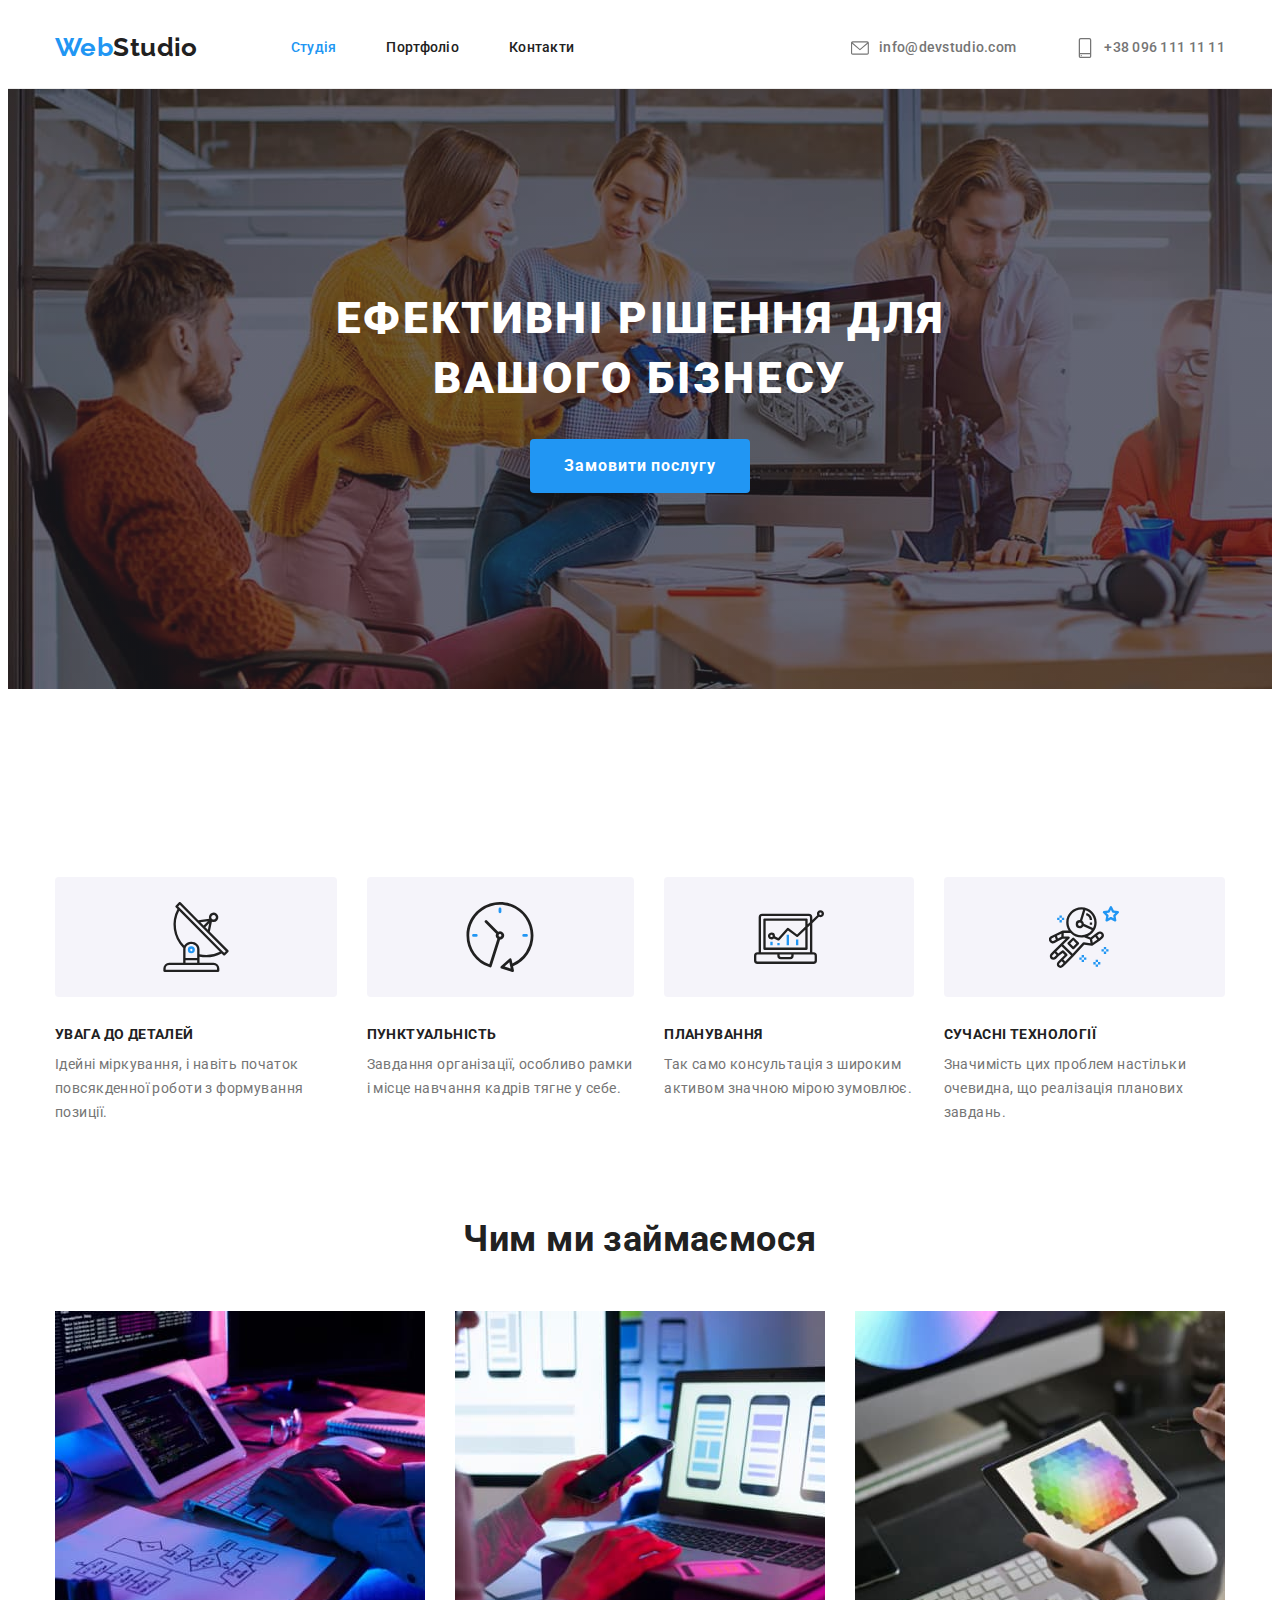
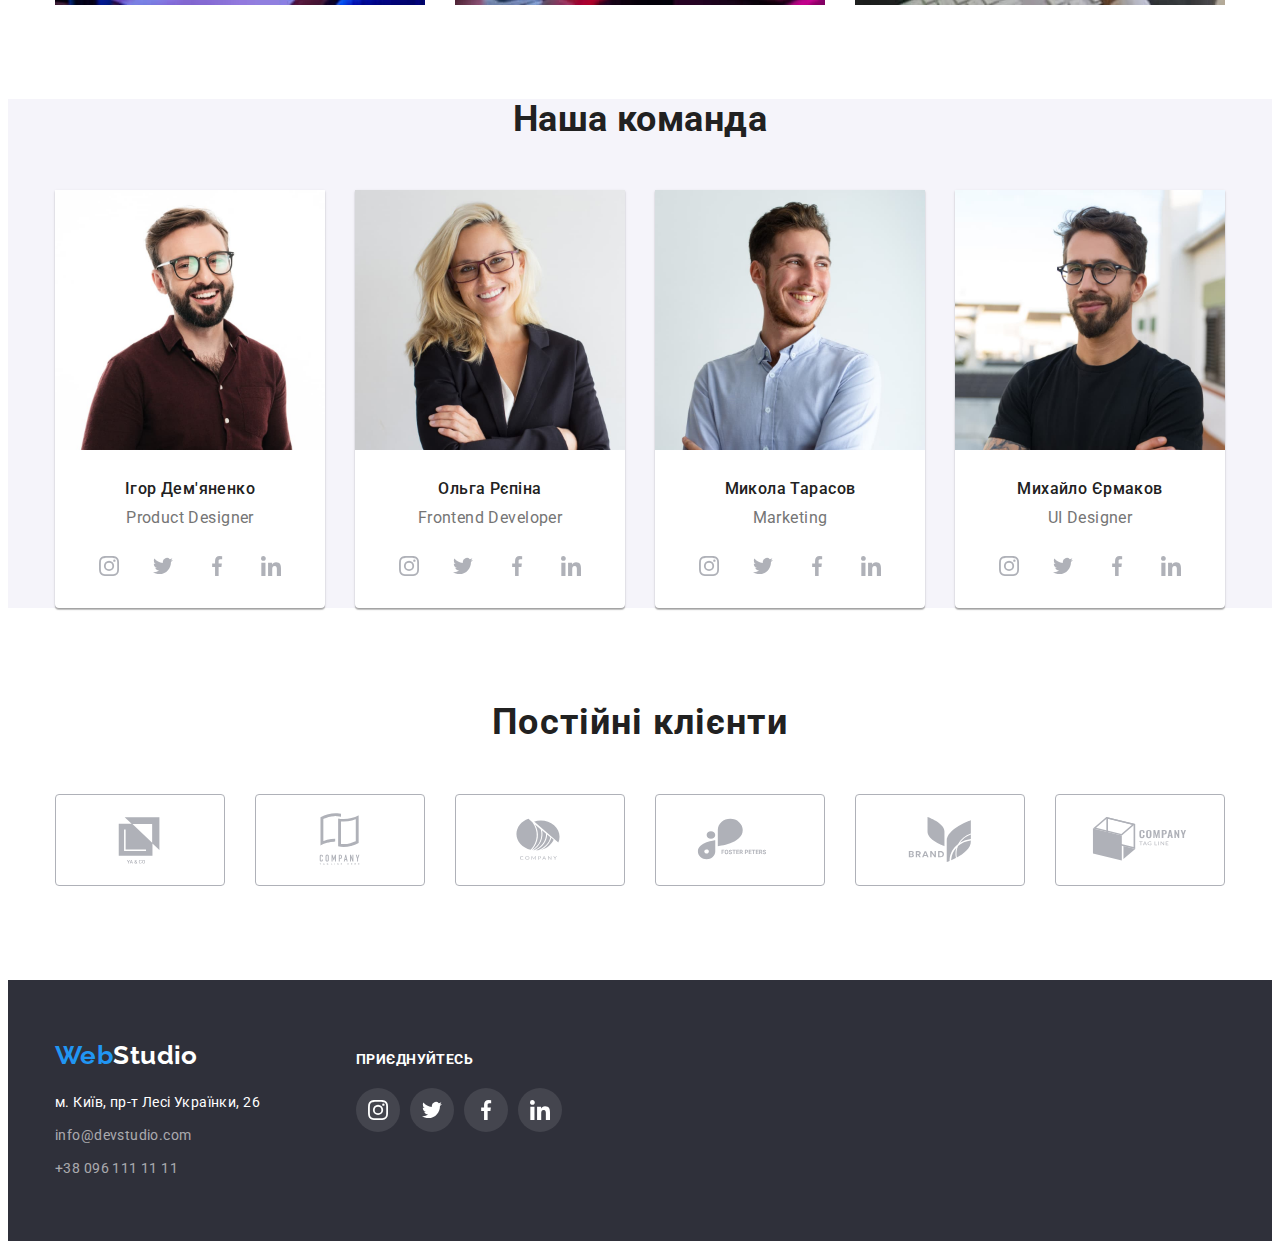
==== commit 92308aa2: "Update index.html portfolio.html styles.css" ====
--- a/index.html
+++ b/index.html
@@ -41,14 +41,14 @@
         <ul class="auth-nav list">
           <li class="item">
             <a href="mailto:info@devstudio.com" class="mail">
-              <svg class="mail-svg">
+              <svg class="mail-svg" height="12" width="16">
                 <use href="./images/icons.svg#envelope"></use></svg
               >info@devstudio.com
             </a>
           </li>
           <li class="item">
             <a href="tel:+380961111111" class="tel">
-              <svg class="tel-svg">
+              <svg class="tel-svg" height="16" width="10">
                 <use href="./images/icons.svg#smartphone"></use></svg
               >+38 096 111 11 11
             </a>
@@ -273,7 +273,6 @@
         </section>
 
         <!--Client-->
-        <!--<svg><use href="./путь-к-свг-спрайту/имя-спрайта.svg#идентификатор-символа"></use></svg>-->
         <section class="client">
           <div class="container">
             <h2 class="client-title">Постійні клієнти</h2>
--- a/css/styles.css
+++ b/css/styles.css
@@ -92,8 +92,7 @@
 
 /*Header*/
 .page-header {
-  /*background-color: #ccc;*/
-  border-bottom: 1px solid #ececec;
+ border-bottom: 1px solid #ececec;
 }
 
 .header-nav {
@@ -117,27 +116,14 @@
   margin-right: 50px;
 }
 
-/*Очистити правий margin*/
-/*Примінити тільки для останнього*/
 .site-nav .item:last-child {
   margin-right: 0px;
 }
-
-/*Не приміняти до останнього елемента списку 
-    .site-nav .item:not(:last-child) {
-        margin-right: 50px;
-    }
-     Примінити до всіх крім першого
-    .site-nav .item + .item {
-        margin-left: 50px;
-    }
-    */
 
 .site-nav .link {
   display: block;
   padding-top: 32px;
   padding-bottom: 32px;
-  /*outline: 1px solid tomato;*/
   color: var(--primary-text-color);
   font-weight: 500;
   line-height: 1.14;
@@ -149,7 +135,6 @@
   color: var(--accent-color);
 }
 
-/*составной селектор- фиксатор цвета ссылки*/
 .site-nav .link.current {
   color: var(--accent-color);
 }
@@ -162,6 +147,7 @@
   padding-top: 32px;
   padding-bottom: 32px;
   margin-left: auto;
+  align-items: center;
 }
 
 .auth-nav .item + .item {
@@ -175,6 +161,7 @@
   font-weight: 500;
   line-height: 1.14;
   letter-spacing: 0.02em;
+  align-items: center;
 }
 
 .mail:hover,
@@ -192,9 +179,11 @@
 }
 
 .mail-svg {
-  height: 12px;
-  width: 16px;
   fill: var(--secondary-text-color);
+  margin-right: 10px;
+  width: 18px;
+  height: 20px;
+  padding: 0;
 }
 
 .mail:hover svg,
@@ -203,7 +192,8 @@
 }
 
 .mail {
-  display: flex;
+  display: inline-flex;
+  margin-right: 10px;
 }
 
 .auth-nav .tel {
@@ -213,11 +203,14 @@
   font-weight: 500;
   line-height: 1.14;
   letter-spacing: 0.02em;
+  align-items: center;
 }
 
 .tel-svg {
-  height: 16px;
-  width: 10px;
+  margin-right: 10px;
+  width: 18px;
+  height: 20px;
+  padding: 0;
   fill: var(--secondary-text-color);
 }
 
@@ -420,7 +413,6 @@
   margin-right: auto;
 }
 
-/*Кнопки nav для Portfolio*/
 /*Buttons*/
 .button {
   color: var(--primary-background-color);
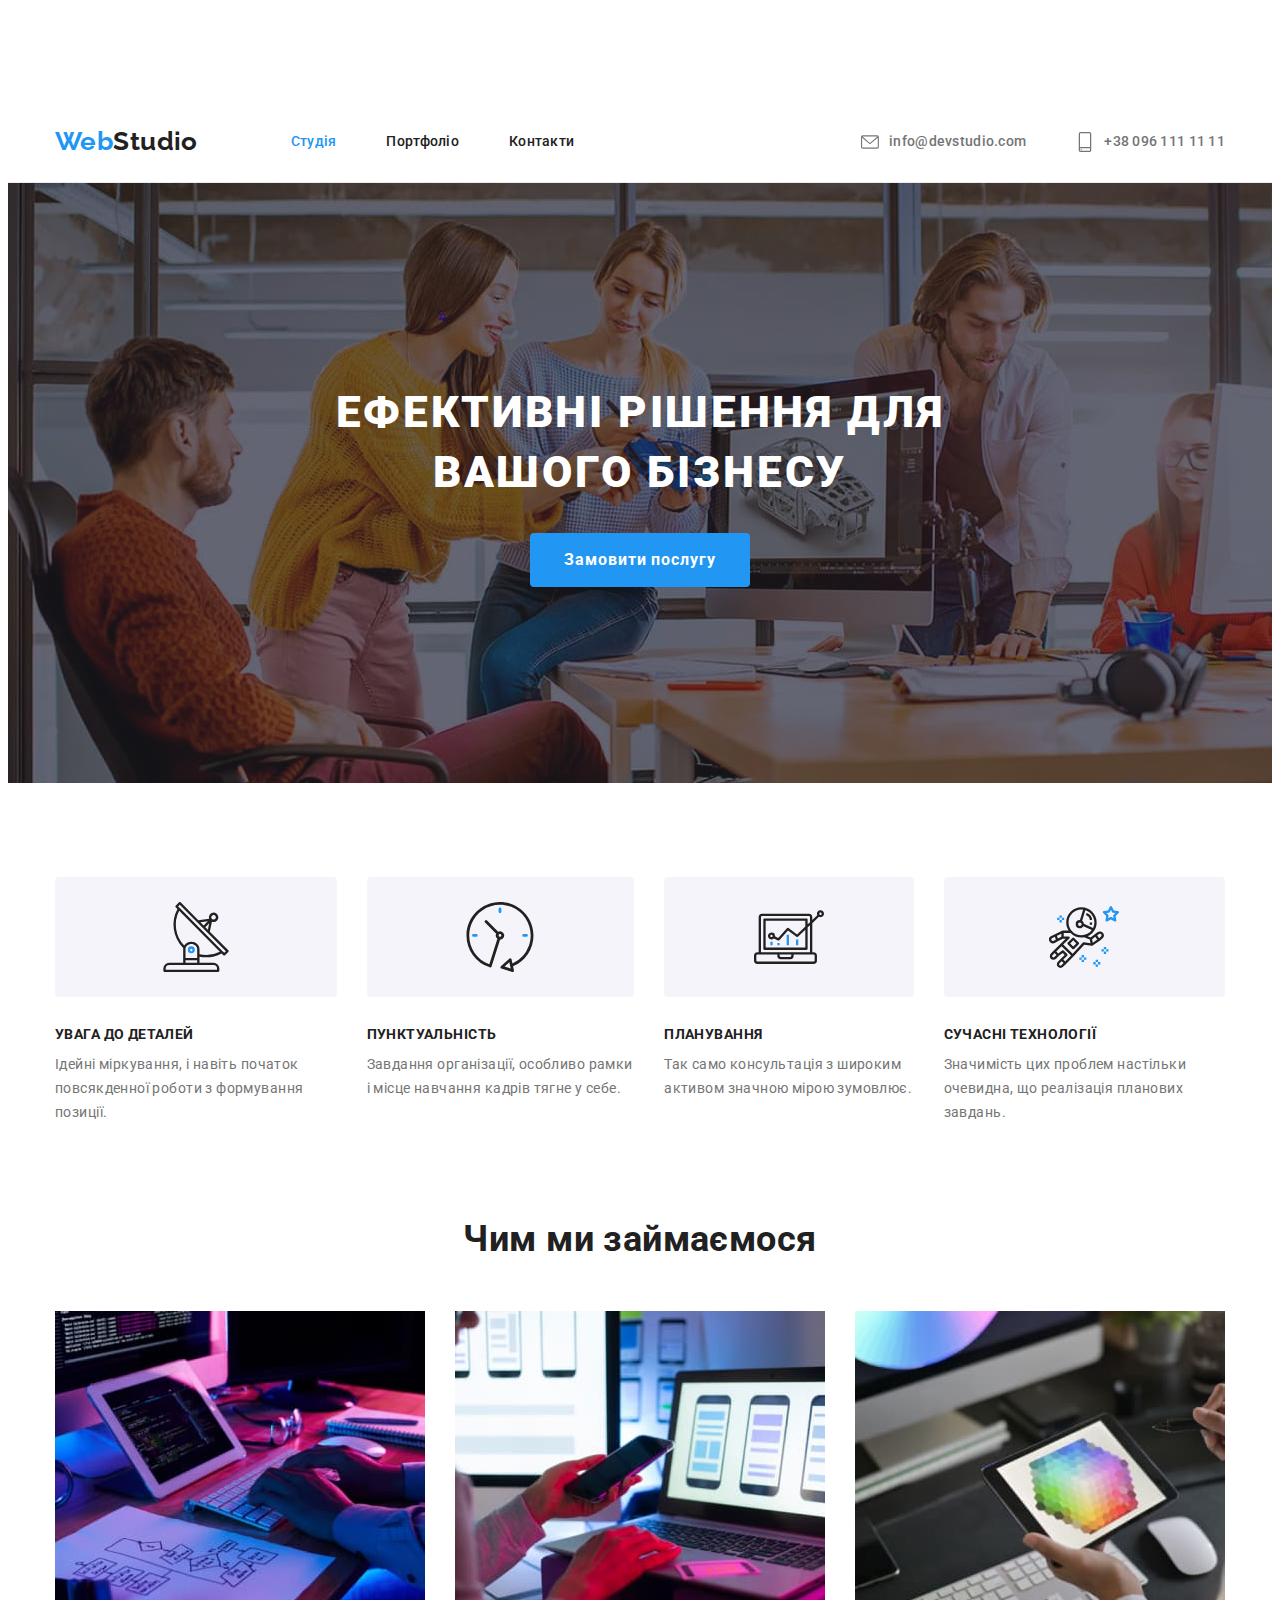
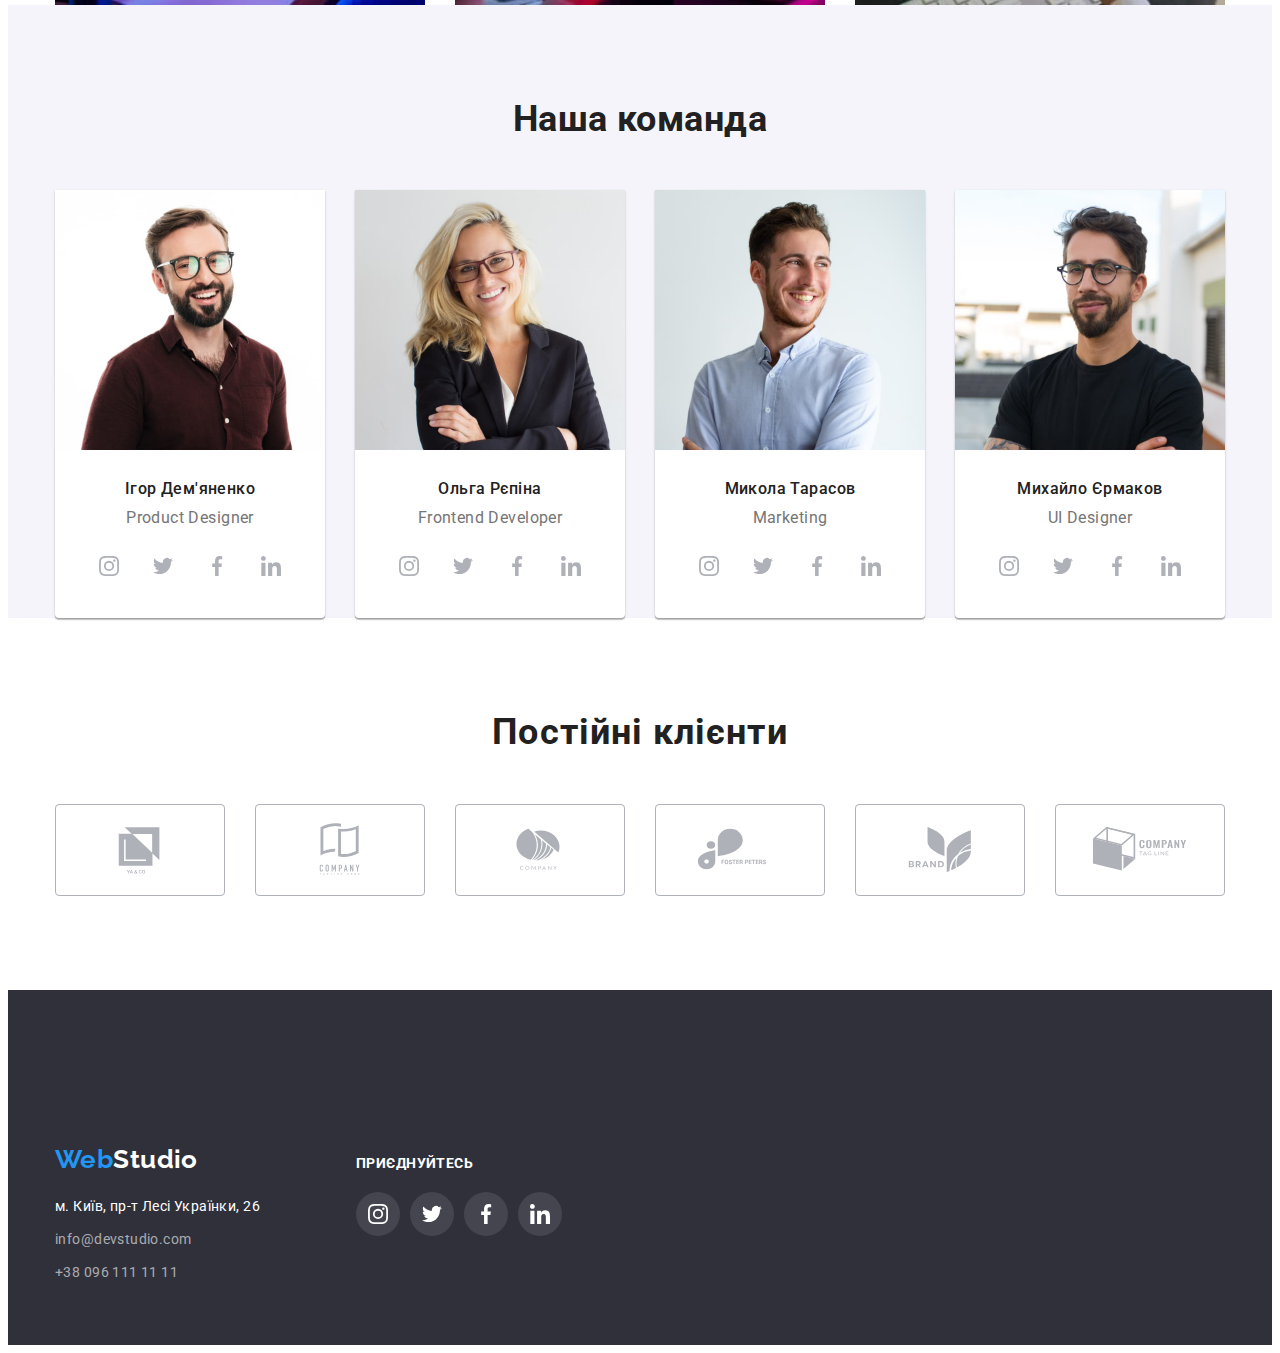
==== commit 406fb4c9: "update styles.css" ====
--- a/index.html
+++ b/index.html
@@ -64,86 +64,68 @@
       </section>
 
       <!--Specifics-->
-      <section class="general">
-        <section class="specifics">
-          <div class="container">
-            <h2 hidden>Specifics</h2>
-            <ul class="feature list">
-              <li class="item icon-antenna">
-                <h3 class="title">УВАГА ДО ДЕТАЛЕЙ</h3>
-                <p class="post">
-                  Ідейні міркування, і навіть початок повсякденної роботи з формування позиції.
-                </p>
-              </li>
-              <li class="item icon-clock">
-                <h3 class="title">ПУНКТУАЛЬНІСТЬ</h3>
-                <p class="post">
-                  Завдання організації, особливо рамки і місце навчання кадрів тягне у себе.
-                </p>
-              </li>
-              <li class="item icon-diagram">
-                <h3 class="title">ПЛАНУВАННЯ</h3>
-                <p class="post">Так само консультація з широким активом значною мірою зумовлює.</p>
-              </li>
-              <li class="item icon-astronaut">
-                <h3 class="title">СУЧАСНІ ТЕХНОЛОГІЇ</h3>
-                <p class="post">
-                  Значимість цих проблем настільки очевидна, що реалізація планових завдань.
-                </p>
-              </li>
-            </ul>
-          </div>
-        </section>
-
-        <!--What do we do-->
-        <section class="main-box">
-          <div class="container">
-            <h2 class="section-title">Чим ми займаємося</h2>
-            <ul class="box-list list">
-              <li>
-                <img
-                  class="image"
-                  src="./images/box/img1.jpg"
-                  alt="img1"
-                  width="370"
-                  height="294"
-                />
-              </li>
-              <li>
-                <img
-                  class="image"
-                  src="./images/box/img2.jpg"
-                  alt="img2"
-                  width="370"
-                  height="294"
-                />
-              </li>
-              <li>
-                <img
-                  class="image"
-                  src="./images/box/img3.jpg"
-                  alt="img3"
-                  width="370"
-                  height="294"
-                />
-              </li>
-            </ul>
-          </div>
-        </section>
-
-        <!--Our team-->
-        <section class="team">
-          <div class="container">
-            <h2 class="team-title">Наша команда</h2>
-            <ul class="team-card list">
-              <li class="item">
-                <img
-                  class="image"
-                  src="./images/our_team/our_team_img1.jpg"
-                  alt="Product Designer"
-                  width="270"
-                  height="260"
-                />
+      <section class="specifics">
+        <div class="container">
+          <h2 hidden>Specifics</h2>
+          <ul class="feature list">
+            <li class="item icon-antenna">
+              <h3 class="title">УВАГА ДО ДЕТАЛЕЙ</h3>
+              <p class="post">
+                Ідейні міркування, і навіть початок повсякденної роботи з формування позиції.
+              </p>
+            </li>
+            <li class="item icon-clock">
+              <h3 class="title">ПУНКТУАЛЬНІСТЬ</h3>
+              <p class="post">
+                Завдання організації, особливо рамки і місце навчання кадрів тягне у себе.
+              </p>
+            </li>
+            <li class="item icon-diagram">
+              <h3 class="title">ПЛАНУВАННЯ</h3>
+              <p class="post">Так само консультація з широким активом значною мірою зумовлює.</p>
+            </li>
+            <li class="item icon-astronaut">
+              <h3 class="title">СУЧАСНІ ТЕХНОЛОГІЇ</h3>
+              <p class="post">
+                Значимість цих проблем настільки очевидна, що реалізація планових завдань.
+              </p>
+            </li>
+          </ul>
+        </div>
+      </section>
+
+      <!--What do we do-->
+      <section class="main-box">
+        <div class="container">
+          <h2 class="section-title">Чим ми займаємося</h2>
+          <ul class="box-list list">
+            <li>
+              <img class="image" src="./images/box/img1.jpg" alt="img1" width="370" height="294" />
+            </li>
+            <li>
+              <img class="image" src="./images/box/img2.jpg" alt="img2" width="370" height="294" />
+            </li>
+            <li>
+              <img class="image" src="./images/box/img3.jpg" alt="img3" width="370" height="294" />
+            </li>
+          </ul>
+        </div>
+      </section>
+
+      <!--Our team-->
+      <section class="team">
+        <div class="container">
+          <h2 class="team-title">Наша команда</h2>
+          <ul class="team-card list">
+            <li class="item">
+              <img
+                class="image"
+                src="./images/our_team/our_team_img1.jpg"
+                alt="Product Designer"
+                width="270"
+                height="260"
+              />
+              <div class="teamcard-social">
                 <h3 class="title">Ігор Дем'яненко</h3>
                 <p class="post">Product Designer</p>
                 <div class="team-social">
@@ -168,15 +150,17 @@
                     </svg>
                   </a>
                 </div>
-              </li>
-              <li class="item">
-                <img
-                  class="image"
-                  src="./images/our_team/our_team_img2.jpg"
-                  alt="Frontend Developer"
-                  width="270"
-                  height="260"
-                />
+              </div>
+            </li>
+            <li class="item">
+              <img
+                class="image"
+                src="./images/our_team/our_team_img2.jpg"
+                alt="Frontend Developer"
+                width="270"
+                height="260"
+              />
+              <div class="teamcard-social">
                 <h3 class="title">Ольга Рєпіна</h3>
                 <p class="post">Frontend Developer</p>
                 <div class="team-social">
@@ -201,15 +185,17 @@
                     </svg>
                   </a>
                 </div>
-              </li>
-              <li class="item">
-                <img
-                  class="image"
-                  src="./images/our_team/our_team_img3.jpg"
-                  alt="Marketing"
-                  width="270"
-                  height="260"
-                />
+              </div>
+            </li>
+            <li class="item">
+              <img
+                class="image"
+                src="./images/our_team/our_team_img3.jpg"
+                alt="Marketing"
+                width="270"
+                height="260"
+              />
+              <div class="teamcard-social">
                 <h3 class="title">Микола Тарасов</h3>
                 <p class="post">Marketing</p>
                 <div class="team-social">
@@ -234,15 +220,17 @@
                     </svg>
                   </a>
                 </div>
-              </li>
-              <li class="item">
-                <img
-                  class="image"
-                  src="./images/our_team/our_team_img4.jpg"
-                  alt="UI Designer"
-                  width="270"
-                  height="260"
-                />
+              </div>
+            </li>
+            <li class="item">
+              <img
+                class="image"
+                src="./images/our_team/our_team_img4.jpg"
+                alt="UI Designer"
+                width="270"
+                height="260"
+              />
+              <div class="teamcard-social">
                 <h3 class="title">Михайло Єрмаков</h3>
                 <p class="post">UI Designer</p>
                 <div class="team-social">
@@ -267,61 +255,61 @@
                     </svg>
                   </a>
                 </div>
-              </li>
-            </ul>
-          </div>
-        </section>
-
-        <!--Client-->
-        <section class="client">
-          <div class="container">
-            <h2 class="client-title">Постійні клієнти</h2>
-            <ul class="client-card list">
-              <li class="item">
-                <a href="#" class="logo">
-                  <svg class="logo-svg">
-                    <use href="./images/icons.svg#Logo1"></use>
-                  </svg>
-                </a>
-              </li>
-              <li class="item">
-                <a href="#" class="logo">
-                  <svg class="logo-svg">
-                    <use href="./images/icons.svg#Logo2"></use>
-                  </svg>
-                </a>
-              </li>
-              <li class="item">
-                <a href="#" class="logo">
-                  <svg class="logo-svg">
-                    <use href="./images/icons.svg#Logo3"></use>
-                  </svg>
-                </a>
-              </li>
-              <li class="item">
-                <a href="#" class="logo">
-                  <svg class="logo-svg">
-                    <use href="./images/icons.svg#Logo4"></use>
-                  </svg>
-                </a>
-              </li>
-              <li class="item">
-                <a href="#" class="logo">
-                  <svg class="logo-svg">
-                    <use href="./images/icons.svg#Logo5"></use>
-                  </svg>
-                </a>
-              </li>
-              <li class="item">
-                <a href="#" class="logo">
-                  <svg class="logo-svg">
-                    <use href="./images/icons.svg#Logo6"></use>
-                  </svg>
-                </a>
-              </li>
-            </ul>
-          </div>
-        </section>
+              </div>
+            </li>
+          </ul>
+        </div>
+      </section>
+
+      <!--Client-->
+      <section class="client">
+        <div class="container">
+          <h2 class="client-title">Постійні клієнти</h2>
+          <ul class="client-card list">
+            <li class="item">
+              <a href="#" class="logo">
+                <svg class="logo-svg">
+                  <use href="./images/icons.svg#Logo1"></use>
+                </svg>
+              </a>
+            </li>
+            <li class="item">
+              <a href="#" class="logo">
+                <svg class="logo-svg">
+                  <use href="./images/icons.svg#Logo2"></use>
+                </svg>
+              </a>
+            </li>
+            <li class="item">
+              <a href="#" class="logo">
+                <svg class="logo-svg">
+                  <use href="./images/icons.svg#Logo3"></use>
+                </svg>
+              </a>
+            </li>
+            <li class="item">
+              <a href="#" class="logo">
+                <svg class="logo-svg">
+                  <use href="./images/icons.svg#Logo4"></use>
+                </svg>
+              </a>
+            </li>
+            <li class="item">
+              <a href="#" class="logo">
+                <svg class="logo-svg">
+                  <use href="./images/icons.svg#Logo5"></use>
+                </svg>
+              </a>
+            </li>
+            <li class="item">
+              <a href="#" class="logo">
+                <svg class="logo-svg">
+                  <use href="./images/icons.svg#Logo6"></use>
+                </svg>
+              </a>
+            </li>
+          </ul>
+        </div>
       </section>
     </main>
 
--- a/css/styles.css
+++ b/css/styles.css
@@ -92,7 +92,7 @@
 
 /*Header*/
 .page-header {
- border-bottom: 1px solid #ececec;
+  border-bottom: 1px solid #ececec;
 }
 
 .header-nav {
@@ -150,7 +150,7 @@
   align-items: center;
 }
 
-.auth-nav .item + .item {
+.auth-nav .item+.item {
   margin-left: 50px;
 }
 
@@ -164,18 +164,14 @@
   align-items: center;
 }
 
-.mail:hover,
-.mail:focus {
-  color: var(--accent-color);
-}
-
-.mail:hover svg,
-.mail:focus svg {
-  fill: var(--accent-color);
-}
-
-.mail {
-  display: flex;
+.auth-nav .tel {
+  display: flex;
+  height: 16px;
+  color: var(--secondary-text-color);
+  font-weight: 500;
+  line-height: 1.14;
+  letter-spacing: 0.02em;
+  align-items: center;
 }
 
 .mail-svg {
@@ -186,26 +182,6 @@
   padding: 0;
 }
 
-.mail:hover svg,
-.mail:focus svg {
-  fill: var(--accent-color);
-}
-
-.mail {
-  display: inline-flex;
-  margin-right: 10px;
-}
-
-.auth-nav .tel {
-  display: flex;
-  height: 16px;
-  color: var(--secondary-text-color);
-  font-weight: 500;
-  line-height: 1.14;
-  letter-spacing: 0.02em;
-  align-items: center;
-}
-
 .tel-svg {
   margin-right: 10px;
   width: 18px;
@@ -214,6 +190,16 @@
   fill: var(--secondary-text-color);
 }
 
+.mail:hover,
+.mail:focus {
+  color: var(--accent-color);
+}
+
+.mail:hover svg,
+.mail:focus svg {
+  fill: var(--accent-color);
+}
+
 .tel:hover,
 .tel:focus {
   color: var(--accent-color);
@@ -222,6 +208,22 @@
 .tel:hover svg,
 .tel:focus svg {
   fill: var(--accent-color);
+}
+
+.mail-svg {
+  fill: var(--secondary-text-color);
+  margin-right: 10px;
+  width: 18px;
+  height: 20px;
+  padding: 0;
+}
+
+.tel-svg {
+  margin-right: 10px;
+  width: 18px;
+  height: 20px;
+  padding: 0;
+  fill: var(--secondary-text-color);
 }
 
 /*Hero*/
@@ -244,27 +246,15 @@
   margin-left: auto;
   margin-right: auto;
   width: 696px;
-
   color: var(--text-color);
   font-weight: 900;
   font-size: 44px;
   line-height: 1.36;
-  /*text-align: center;*/
   text-transform: uppercase;
   letter-spacing: 0.06em;
 }
 
-.general {
-  padding-top: 94px;
-  padding-bottom: 94px;
-}
-
 /*Specifics*/
-.specifics {
-  padding-top: 94px;
-  padding-bottom: 94px;
-}
-
 .feature {
   display: flex;
   justify-content: center;
@@ -327,7 +317,7 @@
 
 /*What do we do*/
 .main-box {
-  margin-bottom: 94px;
+  /* margin-bottom: 94px; */
   padding-top: 0;
 }
 
@@ -353,8 +343,6 @@
 
 /*Our team*/
 .team {
-  margin-top: 0;
-  margin-bottom: 0;
   background-color: var(--background-color);
 }
 
@@ -373,7 +361,6 @@
 .team-title {
   margin-top: 0;
   margin-bottom: 50px;
-
   color: var(--primary-text-color);
   font-weight: 700;
   font-size: 36px;
@@ -382,9 +369,6 @@
 }
 
 .team-card .title {
-  margin-top: 30px;
-  margin-bottom: 0px;
-
   color: var(--primary-text-color);
   font-weight: 500;
   font-size: 16px;
@@ -403,14 +387,15 @@
   text-align: center;
 }
 
+.teamcard-social {
+  padding-top: 30px;
+  padding-bottom: 30px;
+}
+
 .team-social {
   display: flex;
-  height: 44px;
-  width: 206px;
-  justify-content: space-between;
-  margin-bottom: 20px;
-  margin-left: auto;
-  margin-right: auto;
+  justify-content: center;
+  gap: 10px;
 }
 
 /*Buttons*/
@@ -514,7 +499,6 @@
 
 .project .link:hover,
 .project .link:focus {
-  border: 1px solid #eeeeee;
   box-shadow: 0px 1px 1px rgba(0, 0, 0, 0.12), 0px 4px 4px rgba(0, 0, 0, 0.06),
     1px 4px 6px rgba(0, 0, 0, 0.16);
 }
@@ -548,7 +532,7 @@
 
 /*Client*/
 .client {
-  padding-top: 94px;
+  padding-bottom: 94px;
 }
 
 .client-title {
@@ -697,6 +681,7 @@
 
 /*Розмітка сторінки*/
 .container {
+  padding-top: 94px;
   margin-left: auto;
   margin-right: auto;
   padding-left: 15px;
@@ -713,4 +698,4 @@
 
 .container-footer:last-child {
   margin-right: 0px;
-}
+}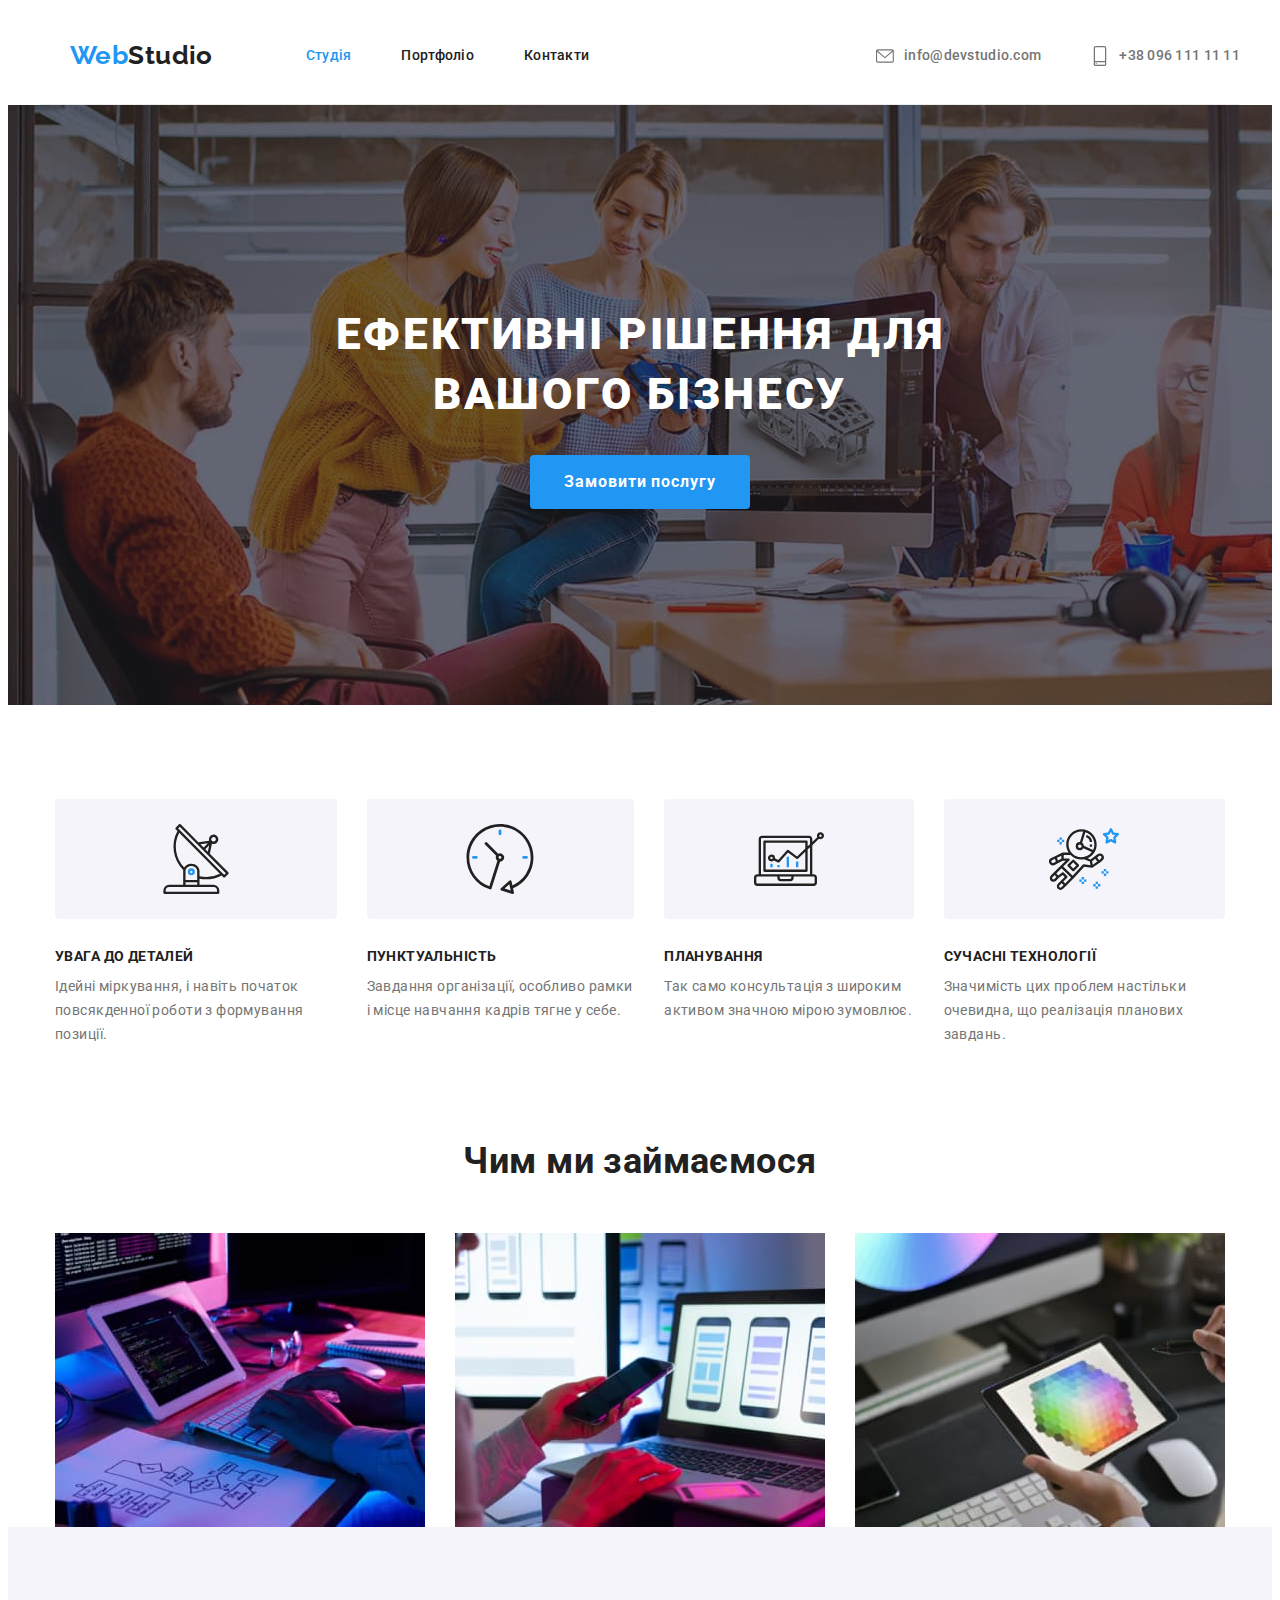
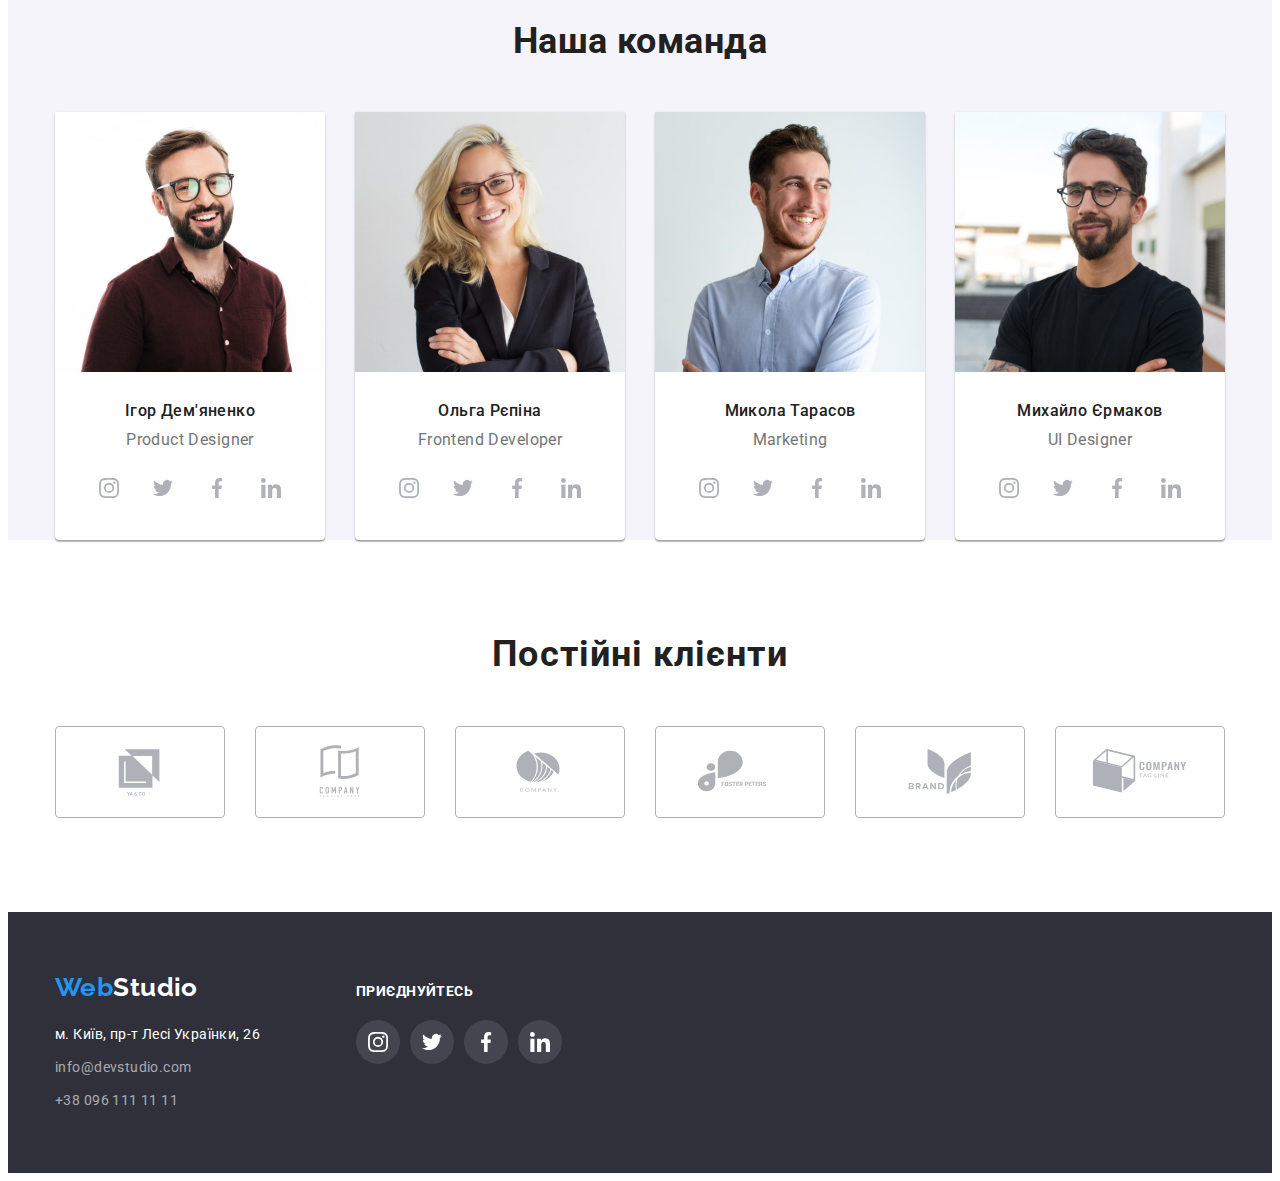
==== commit 5e0c2b1e: "Update index.html portfolio.html styles.css" ====
--- a/index.html
+++ b/index.html
@@ -21,7 +21,7 @@
   <body>
     <!--Header-->
     <header class="page-header">
-      <div class="container header-nav">
+      <div class="container-hf header-nav">
         <nav class="main-nav">
           <a href="/" class="logotype">Web<span class="accent">Studio</span></a>
           <ul class="site-nav list">
@@ -316,7 +316,7 @@
     <!--Footer-->
     <!--Contact Section-->
     <footer class="footer">
-      <div class="container">
+      <div class="container-hf">
         <div class="container-footer">
           <div class="footer-adres">
             <a href="/" class="logotype">Web<span class="studio">Studio</span></a>
--- a/css/styles.css
+++ b/css/styles.css
@@ -93,6 +93,11 @@
 /*Header*/
 .page-header {
   border-bottom: 1px solid #ececec;
+  margin-left: auto;
+  margin-right: auto;
+  padding-left: 15px;
+  padding-right: 15px;
+  width: 1200px;
 }
 
 .header-nav {
@@ -150,7 +155,7 @@
   align-items: center;
 }
 
-.auth-nav .item+.item {
+.auth-nav .item + .item {
   margin-left: 50px;
 }
 
@@ -162,6 +167,8 @@
   line-height: 1.14;
   letter-spacing: 0.02em;
   align-items: center;
+  padding-top: 16px;
+  padding-bottom: 16px;
 }
 
 .auth-nav .tel {
@@ -172,6 +179,8 @@
   line-height: 1.14;
   letter-spacing: 0.02em;
   align-items: center;
+  padding-top: 16px;
+  padding-bottom: 16px;
 }
 
 .mail-svg {
@@ -477,7 +486,7 @@
 
 /*Portfolio*/
 .portfolio {
-  padding-top: 94px;
+  /* padding-top: 94px; */
   padding-bottom: 94px;
 }
 
@@ -494,7 +503,6 @@
 
 .project .link {
   display: block;
-  background: #ffffff;
 }
 
 .project .link:hover,
@@ -582,6 +590,7 @@
   padding-top: 60px;
   padding-bottom: 60px;
   background-color: var(--secondary-background-color);
+  
 }
 
 .contact {
@@ -689,6 +698,14 @@
   width: 1200px;
 }
 
+.container-hf {
+  margin-left: auto;
+  margin-right: auto;
+  padding-left: 15px;
+  padding-right: 15px;
+  width: 1200px;
+}
+
 .container-footer {
   display: flex;
   align-items: baseline;
@@ -698,4 +715,4 @@
 
 .container-footer:last-child {
   margin-right: 0px;
-}+}
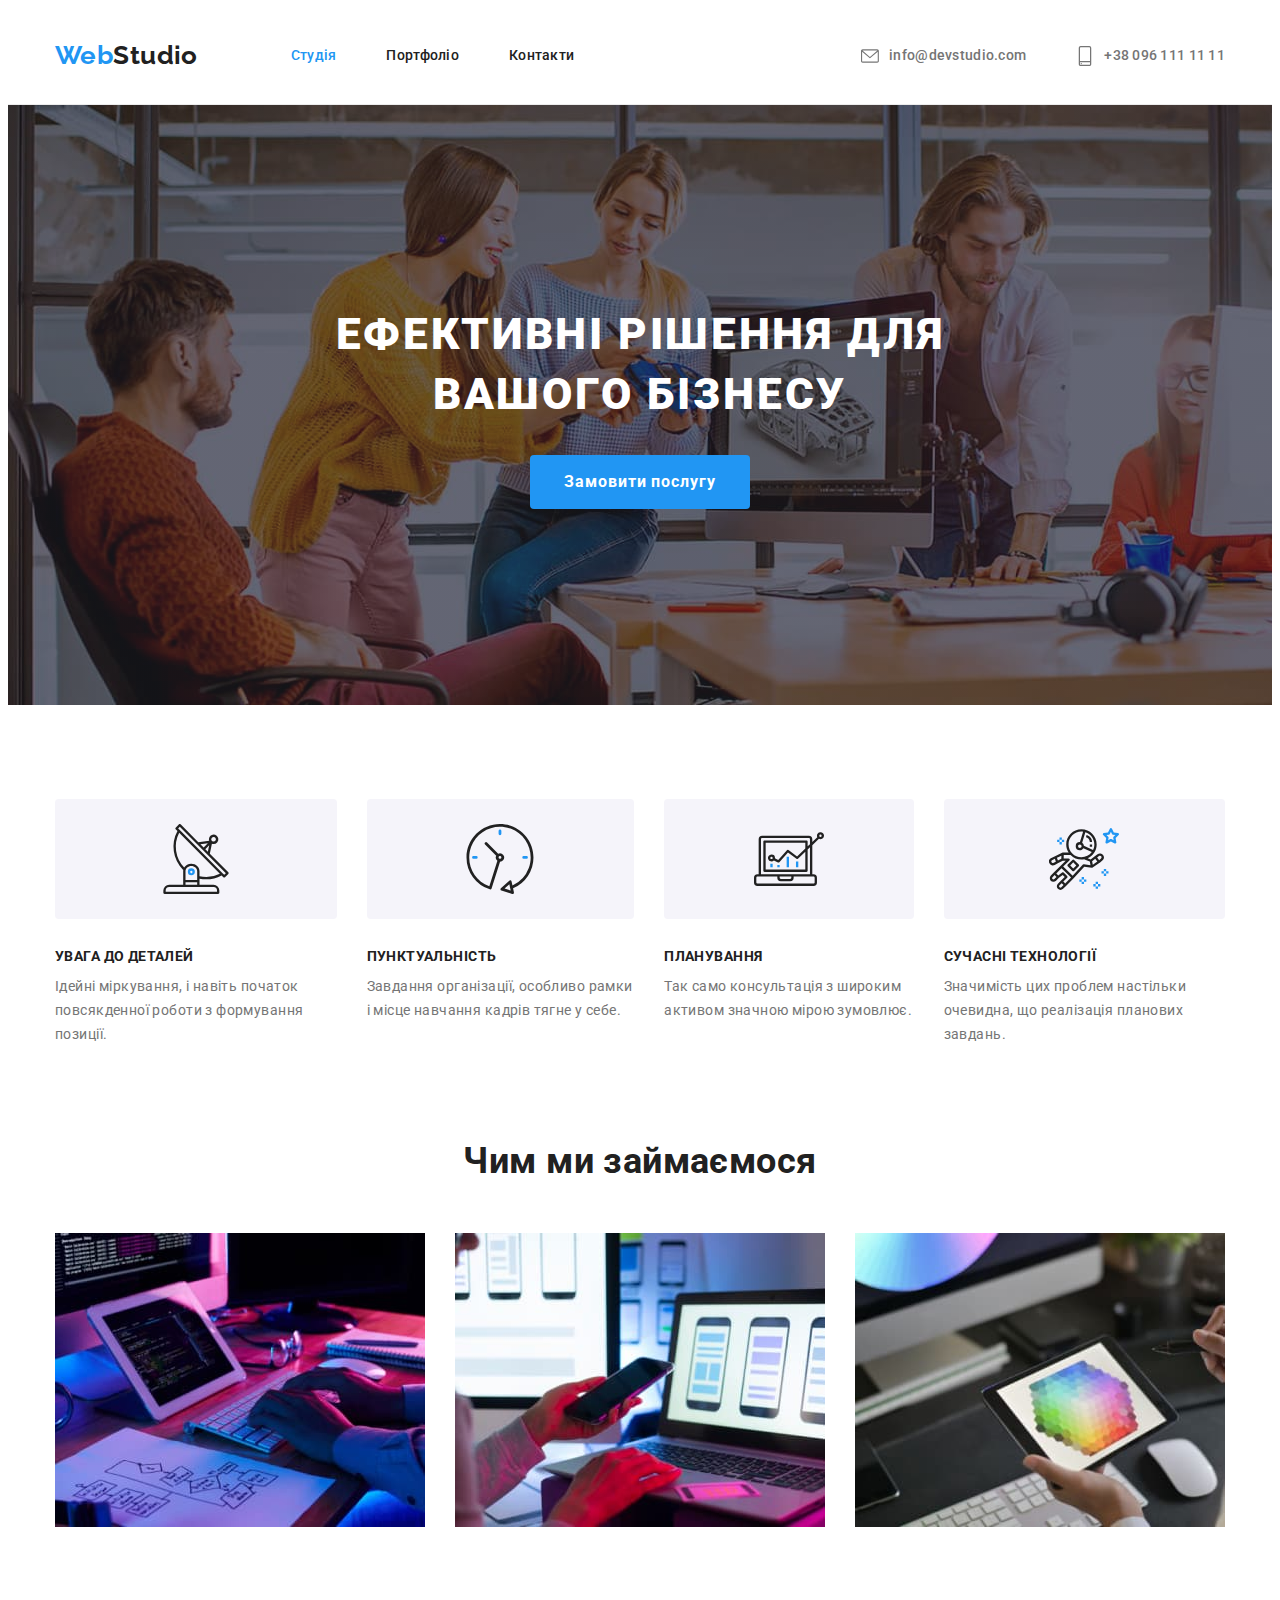
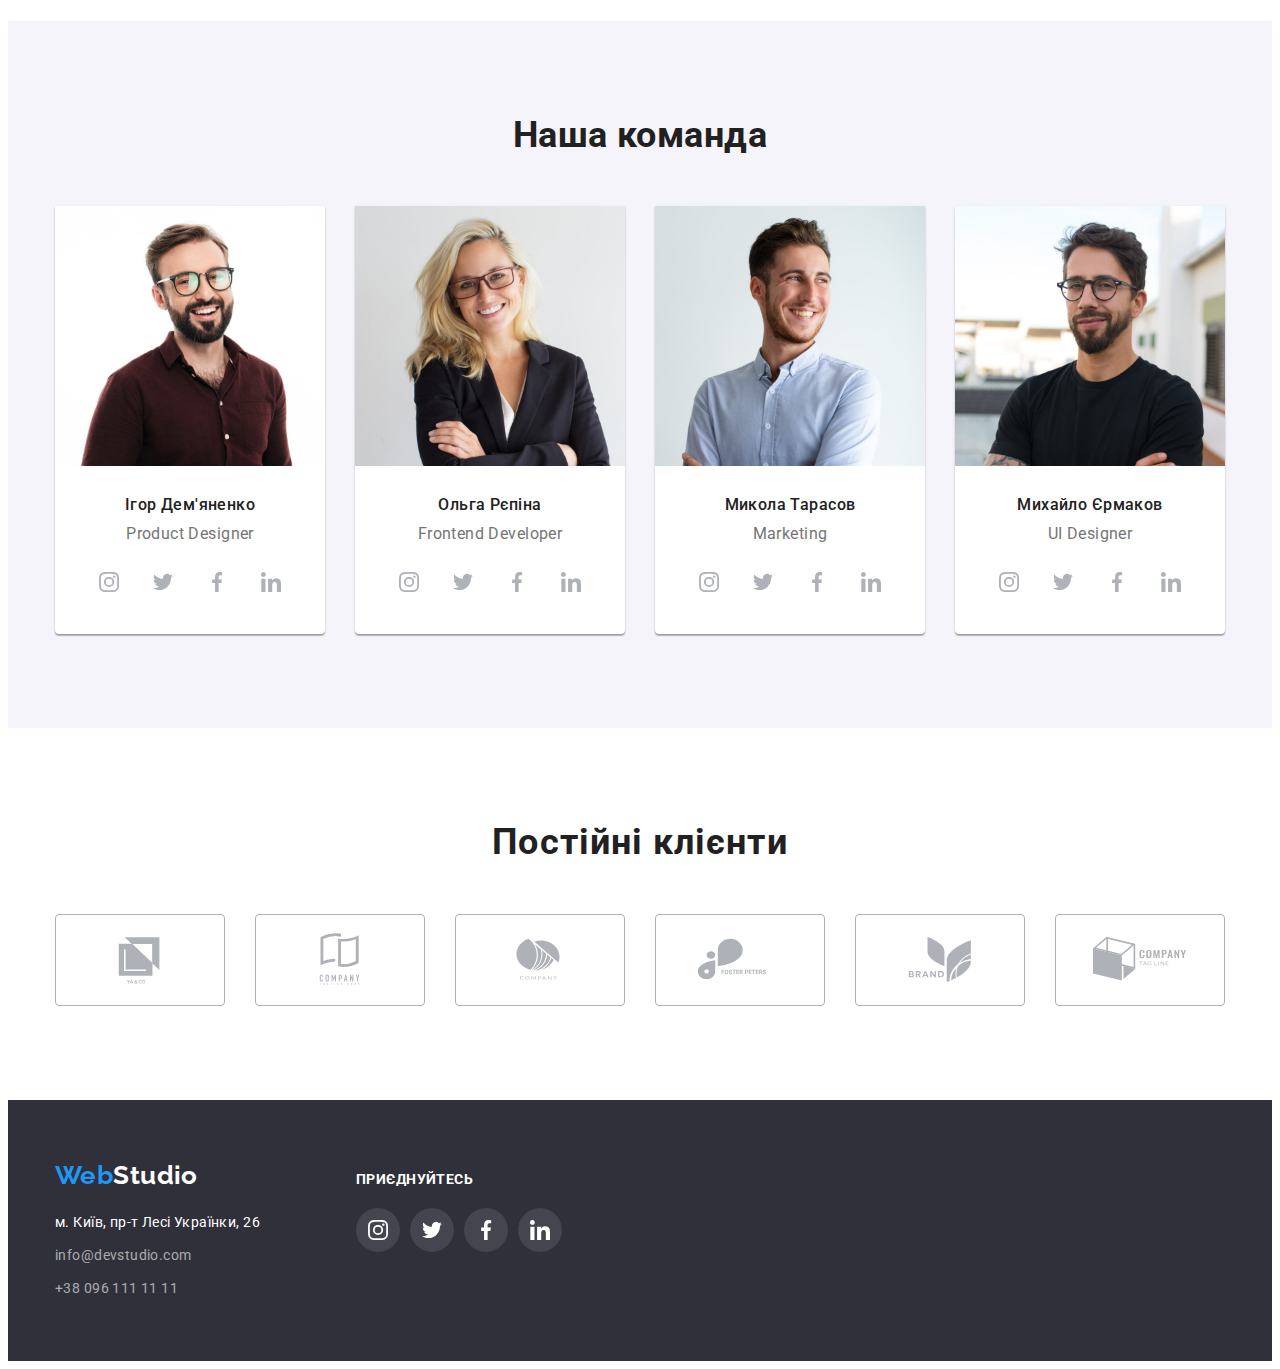
==== commit 7f868c5b: "Update index.html portfolio.html styles.css" ====
--- a/index.html
+++ b/index.html
@@ -21,7 +21,7 @@
   <body>
     <!--Header-->
     <header class="page-header">
-      <div class="container-hf header-nav">
+      <div class="container header-nav">
         <nav class="main-nav">
           <a href="/" class="logotype">Web<span class="accent">Studio</span></a>
           <ul class="site-nav list">
@@ -59,12 +59,14 @@
     <main>
       <!--Hero-->
       <section class="hero">
-        <h1 class="hero-title">ЕФЕКТИВНІ РІШЕННЯ ДЛЯ ВАШОГО БІЗНЕСУ</h1>
-        <button type="button" class="button">Замовити послугу</button>
+        <div class="container">
+          <h1 class="hero-title">ЕФЕКТИВНІ РІШЕННЯ ДЛЯ ВАШОГО БІЗНЕСУ</h1>
+          <button type="button" class="button">Замовити послугу</button>
+        </div>
       </section>
 
       <!--Specifics-->
-      <section class="specifics">
+      <section class="section">
         <div class="container">
           <h2 hidden>Specifics</h2>
           <ul class="feature list">
@@ -95,7 +97,7 @@
       </section>
 
       <!--What do we do-->
-      <section class="main-box">
+      <section class="section main-box">
         <div class="container">
           <h2 class="section-title">Чим ми займаємося</h2>
           <ul class="box-list list">
@@ -113,7 +115,7 @@
       </section>
 
       <!--Our team-->
-      <section class="team">
+      <section class="section team">
         <div class="container">
           <h2 class="team-title">Наша команда</h2>
           <ul class="team-card list">
@@ -262,7 +264,7 @@
       </section>
 
       <!--Client-->
-      <section class="client">
+      <section class="section client">
         <div class="container">
           <h2 class="client-title">Постійні клієнти</h2>
           <ul class="client-card list">
@@ -316,7 +318,7 @@
     <!--Footer-->
     <!--Contact Section-->
     <footer class="footer">
-      <div class="container-hf">
+      <div class="container">
         <div class="container-footer">
           <div class="footer-adres">
             <a href="/" class="logotype">Web<span class="studio">Studio</span></a>
--- a/css/styles.css
+++ b/css/styles.css
@@ -64,40 +64,65 @@
   text-decoration: none;
 }
 
-/*Стиль logotype*/
-.logotype {
-  color: var(--accent-color);
-  font-family: Raleway, sans-serif;
-  font-weight: 700;
-  font-size: 26px;
-  line-height: 1.2;
-  /*margin-left: 215px;*/
-}
-
-.accent {
-  color: var(--primary-text-color);
-  font-family: Raleway, sans-serif;
-  font-weight: 700;
-  font-size: 26px;
-  line-height: 1.2;
-}
-
-.studio {
-  color: var(--text-color);
-  font-family: Raleway, sans-serif;
-  font-weight: 700;
-  font-size: 26px;
-  line-height: 1.2;
-}
-
-/*Header*/
-.page-header {
-  border-bottom: 1px solid #ececec;
+/*Розмітка сторінки*/
+.container {
   margin-left: auto;
   margin-right: auto;
   padding-left: 15px;
   padding-right: 15px;
   width: 1200px;
+}
+
+.section {
+  padding-top: 94px;
+  padding-bottom: 94px;
+}
+
+.container-footer {
+  display: flex;
+  align-items: baseline;
+  width: 507px;
+  justify-content: space-between;
+}
+
+.container-footer:last-child {
+  margin-right: 0px;
+}
+
+/*Стиль logotype*/
+.logotype {
+  color: var(--accent-color);
+  font-family: Raleway, sans-serif;
+  font-weight: 700;
+  font-size: 26px;
+  line-height: 1.2;
+  /*margin-left: 215px;*/
+}
+
+.accent {
+  color: var(--primary-text-color);
+  font-family: Raleway, sans-serif;
+  font-weight: 700;
+  font-size: 26px;
+  line-height: 1.2;
+}
+
+.studio {
+  color: var(--text-color);
+  font-family: Raleway, sans-serif;
+  font-weight: 700;
+  font-size: 26px;
+  line-height: 1.2;
+}
+
+/*Header*/
+.page-header {
+  border-bottom: 1px solid #ececec;
+  /* margin-left: auto;
+  margin-right: auto;
+  padding-left: 15px;
+  padding-right: 15px;
+  width: 1200px; */
 }
 
 .header-nav {
@@ -326,9 +351,8 @@
 
 /*What do we do*/
 .main-box {
-  /* margin-bottom: 94px; */
   padding-top: 0;
-}
+ }
 
 .box-list {
   display: flex;
@@ -688,31 +712,3 @@
   fill: var(--primary-background-color);
 }
 
-/*Розмітка сторінки*/
-.container {
-  padding-top: 94px;
-  margin-left: auto;
-  margin-right: auto;
-  padding-left: 15px;
-  padding-right: 15px;
-  width: 1200px;
-}
-
-.container-hf {
-  margin-left: auto;
-  margin-right: auto;
-  padding-left: 15px;
-  padding-right: 15px;
-  width: 1200px;
-}
-
-.container-footer {
-  display: flex;
-  align-items: baseline;
-  width: 507px;
-  justify-content: space-between;
-}
-
-.container-footer:last-child {
-  margin-right: 0px;
-}
